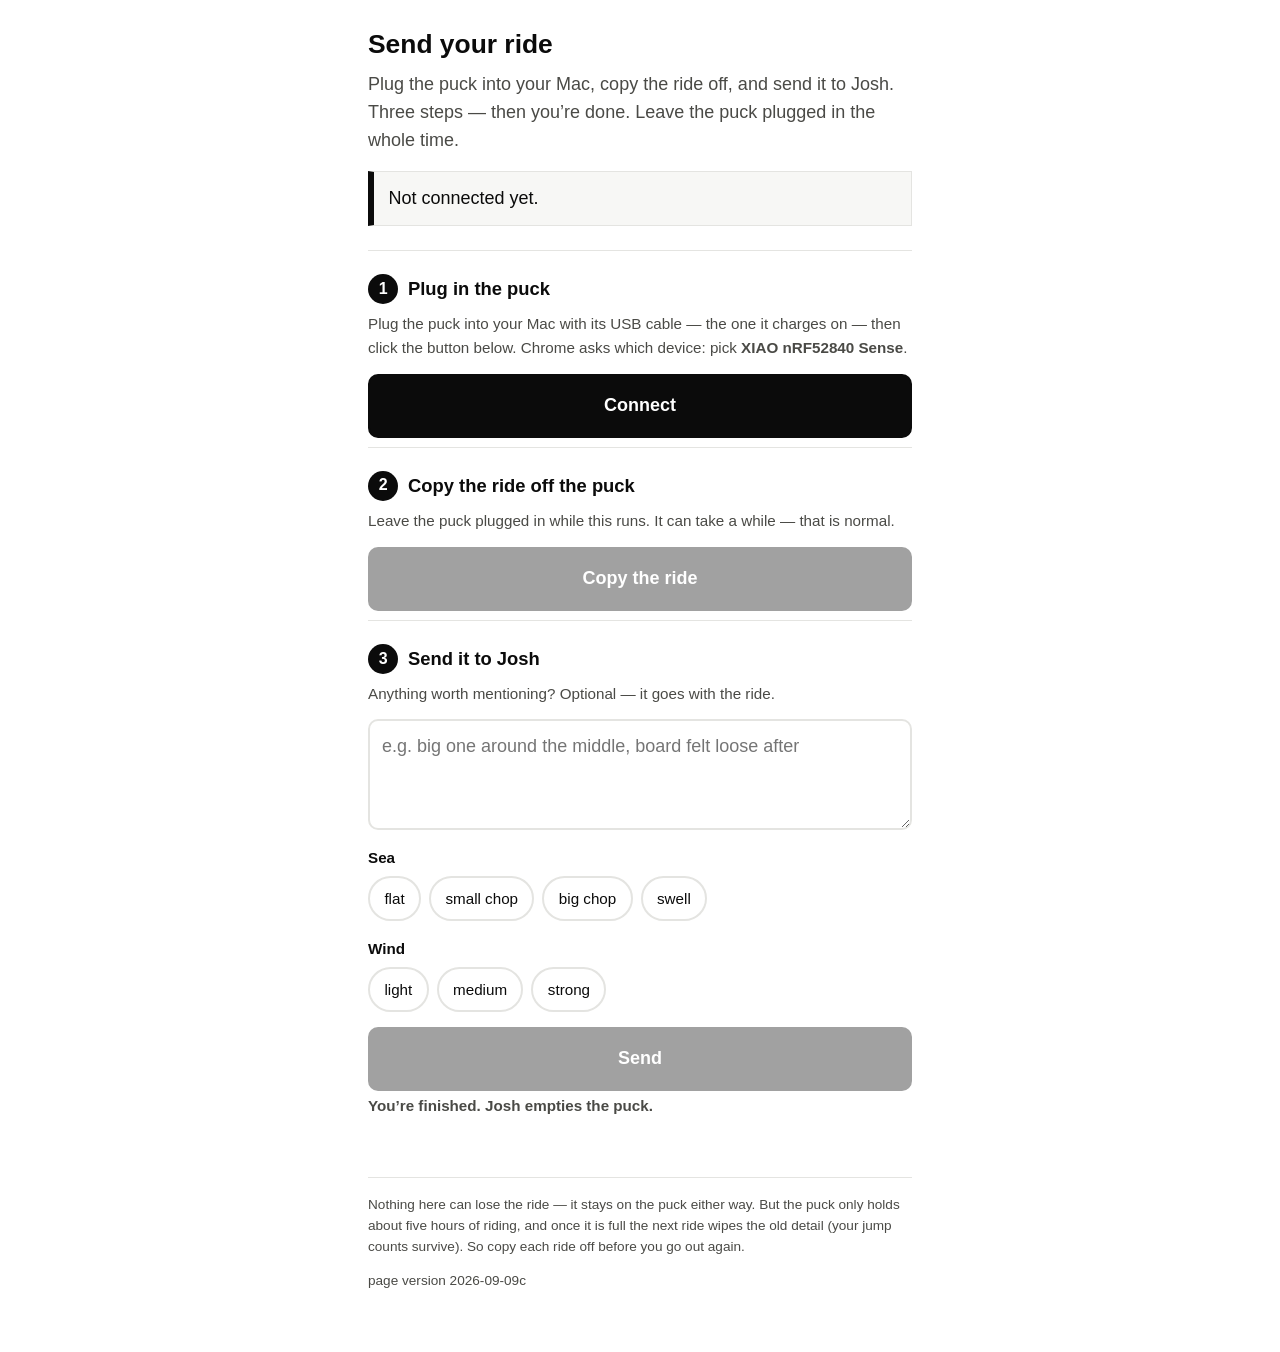
==== web/sync/index.html @ 6bccd451 "First real port: the serial assumptions, measured The Puck (JumpHeight-8673, src=15b2d468) went on t" ====
<!doctype html>
<html lang="en">
<head>
<meta charset="utf-8">
<meta name="viewport" content="width=device-width, initial-scale=1, viewport-fit=cover">
<title>Send your ride — JumpHeight</title>
<!--
  The rider's page. He has an older Intel MacBook and a phone — no repo, no
  toolchain, no bench (CONTRACT.md §0; DECISIONS #42, corrected 2026-09-07).
  Everything on screen is written for him: no MTU, no base64, no "NUS", no
  byte counts unless a byte count is the actual news.

  He uses ONE configuration — that Mac, Chrome, the USB cable — so the page
  shows ONE way in (sync.js init): the cable wherever there is a serial port,
  Bluetooth only where there isn't one. Both paths stay wired.

  Static files only — no build step, no CDN, no framework (CONTRACT.md §3). The
  markup is the whole skeleton; sync.js only ever fills in text nodes, never
  innerHTML, so a hostile or malformed device line can't become markup.

  data-testid hooks are contract (CONTRACT.md §3, test seam): btn-connect,
  btn-pull, btn-send, btn-clear, status, progress, puck-name, battery,
  result, note. Rename one and tools/tests/test_web_sync.py fails loudly.
-->
<link rel="stylesheet" href="sync.css">
</head>
<body>
<main class="wrap">

  <h1>Send your ride</h1>
  <!-- Worded for the Mac, which is the only shape Nick will ever see. sync.js
       init() rewrites this and the step-1 heading for the phone/Bluetooth
       shape, where "your Mac" and "plugged in" are both wrong. -->
  <p class="lede" id="lede">Plug the puck into your Mac, copy the ride off, and
     send it to Josh. Three steps — then you’re done. Leave the puck plugged in
     the whole time.</p>

  <p class="status" id="status" data-testid="status" role="status" aria-live="polite">Not connected yet.</p>

  <!-- 1 ------------------------------------------------------------------ -->
  <section class="step">
    <h2><span class="num">1</span> <span id="step1-title">Plug in the puck</span></h2>
    <!-- ONE way in per device. Both links stay wired, but only one is ever on
         screen: where the browser has a serial port (Chrome on his Mac) the
         cable is the only thing offered, and Bluetooth is hidden entirely.
         Chrome on a Mac reports BOTH transports, so the old "hide whichever
         this browser cannot make" rule showed two competing black Connect
         buttons and two hints — the confusion the owner read on 2026-09-09.
         Bluetooth appears only where there is no serial port at all: a phone.
         sync.js init() is where that choice is made. -->
    <!-- The picker string is MEASURED off the real board (2026-09-09, ioreg:
         USB Product Name "XIAO nRF52840 Sense", Vendor "Seeed"), not guessed.
         It never says "JumpHeight" — that is the BLE advertised name and has
         nothing to do with the USB descriptor; offering it as a thing to look
         for sent the rider hunting for a string that cannot appear. -->
    <p class="hint" id="usb-hint">Plug the puck into your Mac with its USB
       cable — the one it charges on — then click the button below. Chrome asks
       which device: pick <b>XIAO nRF52840 Sense</b>.</p>
    <!-- No "Newer Macs may ask to allow the accessory" parenthetical: that
         prompt is Apple-silicon only and Nick's MacBook is Intel (DECISIONS
         #42, corrected 2026-09-09), so it was advice about something he will
         never see. -->
    <button class="btn btn-primary" id="btn-connect-usb" data-testid="btn-connect-usb" type="button" hidden>Connect</button>
    <!-- No longer "Or, with the puck…": this hint is now shown ONLY when the
         cable hint above it is hidden, so there is nothing for the "Or" to
         refer to. -->
    <p class="hint" id="ble-hint">With the puck switched on and next to
       you, tap <b>Connect over Bluetooth</b> and pick the one whose name
       starts with <b>JumpHeight</b>.</p>
    <button class="btn btn-primary" id="btn-connect" data-testid="btn-connect" type="button" hidden>Connect over Bluetooth</button>
    <dl class="facts" id="facts" hidden>
      <div><dt>Puck</dt><dd id="puck-name" data-testid="puck-name">–</dd></div>
      <div><dt>Battery</dt><dd id="battery" data-testid="battery">–</dd></div>
      <div><dt>Jumps saved on it</dt><dd id="stored-jumps">–</dd></div>
      <!-- "Ride data waiting" (a byte count) and "Puck software" (a version
           and a build hash) were diagnostics, not news to a rider. The one
           condition they carried is the unmounted store, and that still
           reaches him twice: "Jumps saved on it" reads "unknown — not saving"
           (renderFacts) and the status line says NO REC in his own words
           (afterConnect). Cut 2026-09-09. -->
    </dl>
  </section>

  <!-- 2 ------------------------------------------------------------------ -->
  <section class="step">
    <h2><span class="num">2</span> Copy the ride off the puck</h2>
    <p class="hint" id="pull-hint">Leave the puck plugged in while this runs. It
       can take a while — that is normal.</p>
    <!-- No number on the cable path: the cable has never been timed on real
         hardware (docs/STATUS.md, "Still unmeasured: a real port"), and the
         20–30 minutes below is a BLUETOOTH estimate nobody has timed either.
         So it travels with the Bluetooth path and nowhere else — sync.js
         init() shows this line exactly where it shows #ble-hint. -->
    <p class="hint" id="ble-time-hint" hidden>Over Bluetooth, a puck that has
       been filling up over several rides can take <b>20–30 minutes</b> (an
       estimate — nobody has timed a real one yet). Keep the phone next to the
       puck with the screen on while it runs.</p>
    <!-- Shown only when the browser refused the Screen Wake Lock: on those
         browsers the screen sleeps, the link goes quiet and the pull dies on
         its 30 s timer, so "leave the phone alone" would be advice the page
         knows is wrong (sync.js afterConnect). -->
    <p class="warn" id="wake-hint" hidden>This browser won’t keep your screen
       awake — turn your screen timeout up, or tap the screen every so often
       while it copies.</p>
    <button class="btn btn-primary" id="btn-pull" data-testid="btn-pull" type="button" disabled>Copy the ride</button>
    <div class="progress" id="progress" data-testid="progress" hidden>
      <div class="bar"><div class="bar-fill" id="bar-fill"></div></div>
      <p class="progress-text" id="progress-text">Starting…</p>
      <!-- The two-central BLE problem (docs/watch.md), so Bluetooth only: a
           watch cannot slow a cable. updateProgress() already gates this on
           !isUsb(), which is the only place it is ever unhidden. -->
      <p class="warn" id="slow-hint" hidden>This is slow — is your watch in an
         activity right now? End it and try again.</p>
    </div>
  </section>

  <!-- 3 ------------------------------------------------------------------ -->
  <section class="step">
    <h2><span class="num">3</span> Send it to Josh</h2>
    <p class="hint">Anything worth mentioning? Optional — it goes with the
       ride.</p>
    <textarea id="note" data-testid="note" rows="3" placeholder="e.g. big one around the middle, board felt loose after"></textarea>

    <p class="chips-label" id="sea-label">Sea</p>
    <div class="chips" id="chips-sea" role="group" aria-labelledby="sea-label"></div>
    <p class="chips-label" id="wind-label">Wind</p>
    <div class="chips" id="chips-wind" role="group" aria-labelledby="wind-label"></div>

    <button class="btn btn-primary" id="btn-send" data-testid="btn-send" type="button" disabled>Send</button>
    <p class="hint" id="send-hint" hidden>Pick Messages, Mail, WhatsApp —
       whatever you'd normally use to send Josh a file.</p>
    <!-- The page's last word, and the whole of step 4 for this loan. sync.js
         (init) shows exactly one of this line and the section below it. -->
    <p class="hint" id="finish-hint"><b>You’re finished. Josh empties the
       puck.</b></p>
  </section>

  <!-- 4 ------------------------------------------------------------------ -->
  <!-- OFF for this loan, and hidden in the markup itself: sync.js unhides
       this whole section only when the URL carries ?allowclear=1 (ALLOW_CLEAR),
       which nobody but Josh ever types. The verified-AND-delivered gate
       underneath it is unchanged and still applies on top. The rider is asked
       never to empty the puck — Josh does that on the bench, where a short
       download can still be re-pulled off a puck that still holds the ride. -->
  <section class="step" id="step-clear" hidden>
    <h2><span class="num">4</span> Leave the puck alone</h2>
    <p class="hint" id="clear-hint"><b>Don’t empty the puck — Josh does that.</b>
       The button below switches on once the ride has been copied in full and
       handed off. Ignore it; you’re finished after step 3.</p>
    <button class="btn btn-danger" id="btn-clear" data-testid="btn-clear" type="button" hidden>Empty the puck</button>
  </section>

  <div class="result" id="result" data-testid="result"></div>

  <footer>
    <!-- "Don't empty the puck" is said ONCE, in #finish-hint. It used to be
         here as well ("it keeps a ride until it is emptied…") and in step 4;
         three sayings of one instruction is how a page stops being read. -->
    <p class="muted small">Nothing here can lose the ride — it stays on the
       puck either way. But the puck only holds about five hours of riding, and
       once it is full the next ride wipes the old detail (your jump counts
       survive). So copy each ride off before you go out again.</p>
    <p class="muted small" id="page-version"></p>
  </footer>

</main>
<script src="sync.js"></script>
</body>
</html>
---- web/sync/sync.css ----
/*
  Rider sync page — styles.

  Deliberately ONE theme, light and high contrast (CONTRACT.md §3): this page is
  read on a beach in daylight, on a borrowed browser, once. The archived app's
  auto/light/dark switch (git show archive/web-app:web/style.css) was right for
  a tool used every day and wrong here — a preference is one more thing that
  can be in the wrong state at the moment it matters.

  Contrast: text pairs kept at the archived app's WCAG-AAA values (ink #0b0b0b
  and muted #4a4a46 on white are 19:1 and 9.2:1), so they inherit a ratio that
  was computed, not eyeballed.

  Tap targets: every button is >= 56px tall and full width. He is doing this
  with wet, cold hands.
*/

:root {
  color-scheme: light;          /* never let a dark-mode phone repaint this */
  --bg: #ffffff;
  --text: #0b0b0b;
  --muted: #4a4a46;
  --hairline: #e4e4e1;
  --fill: #f7f7f5;
  --action: #0b0b0b;
  --action-ink: #ffffff;
  --danger: #9d1f1f;
  --ok: #135f2b;
  --warn: #6e4700;
  --focus: #0b57c0;
}

* { box-sizing: border-box; }

/* [hidden] must always win: an author display rule would otherwise quietly
   un-hide the clear button, which is the one control on this page that must
   never appear early. */
[hidden] { display: none !important; }

body {
  margin: 0;
  padding: 1.5rem 1rem 3rem;
  background: var(--bg);
  color: var(--text);
  font: 400 18px/1.55 -apple-system, BlinkMacSystemFont, "Segoe UI", Roboto,
        Helvetica, Arial, sans-serif;
  -webkit-text-size-adjust: 100%;
}

.wrap { max-width: 34rem; margin: 0 auto; }

h1 { font-size: 1.65rem; font-weight: 600; margin: 0 0 .4rem; }
h2 {
  font-size: 1.15rem; font-weight: 600; margin: 0 0 .5rem;
  display: flex; align-items: center; gap: .6rem;
}
.num {
  flex: none; width: 1.9rem; height: 1.9rem; border-radius: 50%;
  background: var(--action); color: var(--action-ink);
  display: inline-flex; align-items: center; justify-content: center;
  font-size: 1rem; font-weight: 700;
}

p { margin: 0 0 .8rem; }
.lede { color: var(--muted); }
.hint { color: var(--muted); font-size: .95rem; }
.muted { color: var(--muted); }
.small { font-size: .85rem; }
.warn { color: var(--warn); font-weight: 600; }

.status {
  border: 1px solid var(--hairline);
  border-left: 6px solid var(--action);
  background: var(--fill);
  padding: .8rem .9rem;
  margin: 1rem 0 1.5rem;
  white-space: pre-wrap;      /* multi-sentence failures keep their line breaks */
}
.status.is-ok   { border-left-color: var(--ok); }
.status.is-bad  { border-left-color: var(--danger); }
.status.is-busy { border-left-color: var(--warn); }

.step {
  border-top: 1px solid var(--hairline);
  padding: 1.4rem 0 .4rem;
}

.btn {
  display: block; width: 100%; min-height: 56px;
  margin: .9rem 0 .2rem; padding: 1rem 1.1rem;
  font: inherit; font-weight: 600; text-align: center;
  border: 2px solid var(--action); border-radius: 10px;
  background: var(--action); color: var(--action-ink);
  cursor: pointer;
}
.btn:focus-visible { outline: 3px solid var(--focus); outline-offset: 3px; }
.btn:disabled { opacity: .38; cursor: default; }
.btn-danger { background: var(--danger); border-color: var(--danger); }

.facts { margin: 1rem 0 0; padding: 0; border-top: 1px solid var(--hairline); }
.facts div {
  display: flex; justify-content: space-between; gap: 1rem;
  padding: .55rem 0; border-bottom: 1px solid var(--hairline);
}
.facts dt { color: var(--muted); }
.facts dd { margin: 0; font-weight: 600; text-align: right; }

.progress { margin: .8rem 0 0; }
.bar {
  height: 14px; border-radius: 7px; background: var(--fill);
  border: 1px solid var(--hairline); overflow: hidden;
}
.bar-fill { height: 100%; width: 0; background: var(--action); transition: width .2s linear; }
.progress-text { margin: .5rem 0 .3rem; font-variant-numeric: tabular-nums; }

textarea {
  display: block; width: 100%; padding: .75rem;
  font: inherit; color: var(--text); background: var(--bg);
  border: 2px solid var(--hairline); border-radius: 10px; resize: vertical;
}
textarea:focus-visible { outline: 3px solid var(--focus); outline-offset: 1px; }

.chips-label { margin: 1rem 0 .4rem; font-weight: 600; font-size: .95rem; }
.chips { display: flex; flex-wrap: wrap; gap: .5rem; }
.chip {
  min-height: 44px; padding: .55rem .9rem;
  font: inherit; font-size: .95rem;
  background: var(--bg); color: var(--text);
  border: 2px solid var(--hairline); border-radius: 999px; cursor: pointer;
}
.chip:focus-visible { outline: 3px solid var(--focus); outline-offset: 2px; }
/* Selected chips carry a word (the checkmark) as well as the fill — never
   colour alone. */
.chip[aria-pressed="true"] {
  background: var(--action); color: var(--action-ink); border-color: var(--action);
}

.result { margin: 1.5rem 0 0; }
.result ul { margin: .4rem 0 0; padding-left: 1.2rem; }
.result li { margin: .2rem 0; }
.result .head { font-weight: 600; }
.result .head.is-ok { color: var(--ok); }
.result .head.is-bad { color: var(--danger); }
/* The iOS save link (sync.js saveLink): a link he has to press and HOLD, so it
   needs a big, unmissable target rather than inline-link sizing. */
.result .save-link {
  display: inline-block; margin: .3rem 0; padding: .6rem .8rem;
  min-height: 44px; font-weight: 600; word-break: break-all;
  color: var(--text); background: var(--fill);
  border: 2px solid var(--action); border-radius: 10px;
}
.result .save-link:focus-visible { outline: 3px solid var(--focus); outline-offset: 3px; }

footer { margin-top: 2.5rem; border-top: 1px solid var(--hairline); padding-top: 1rem; }
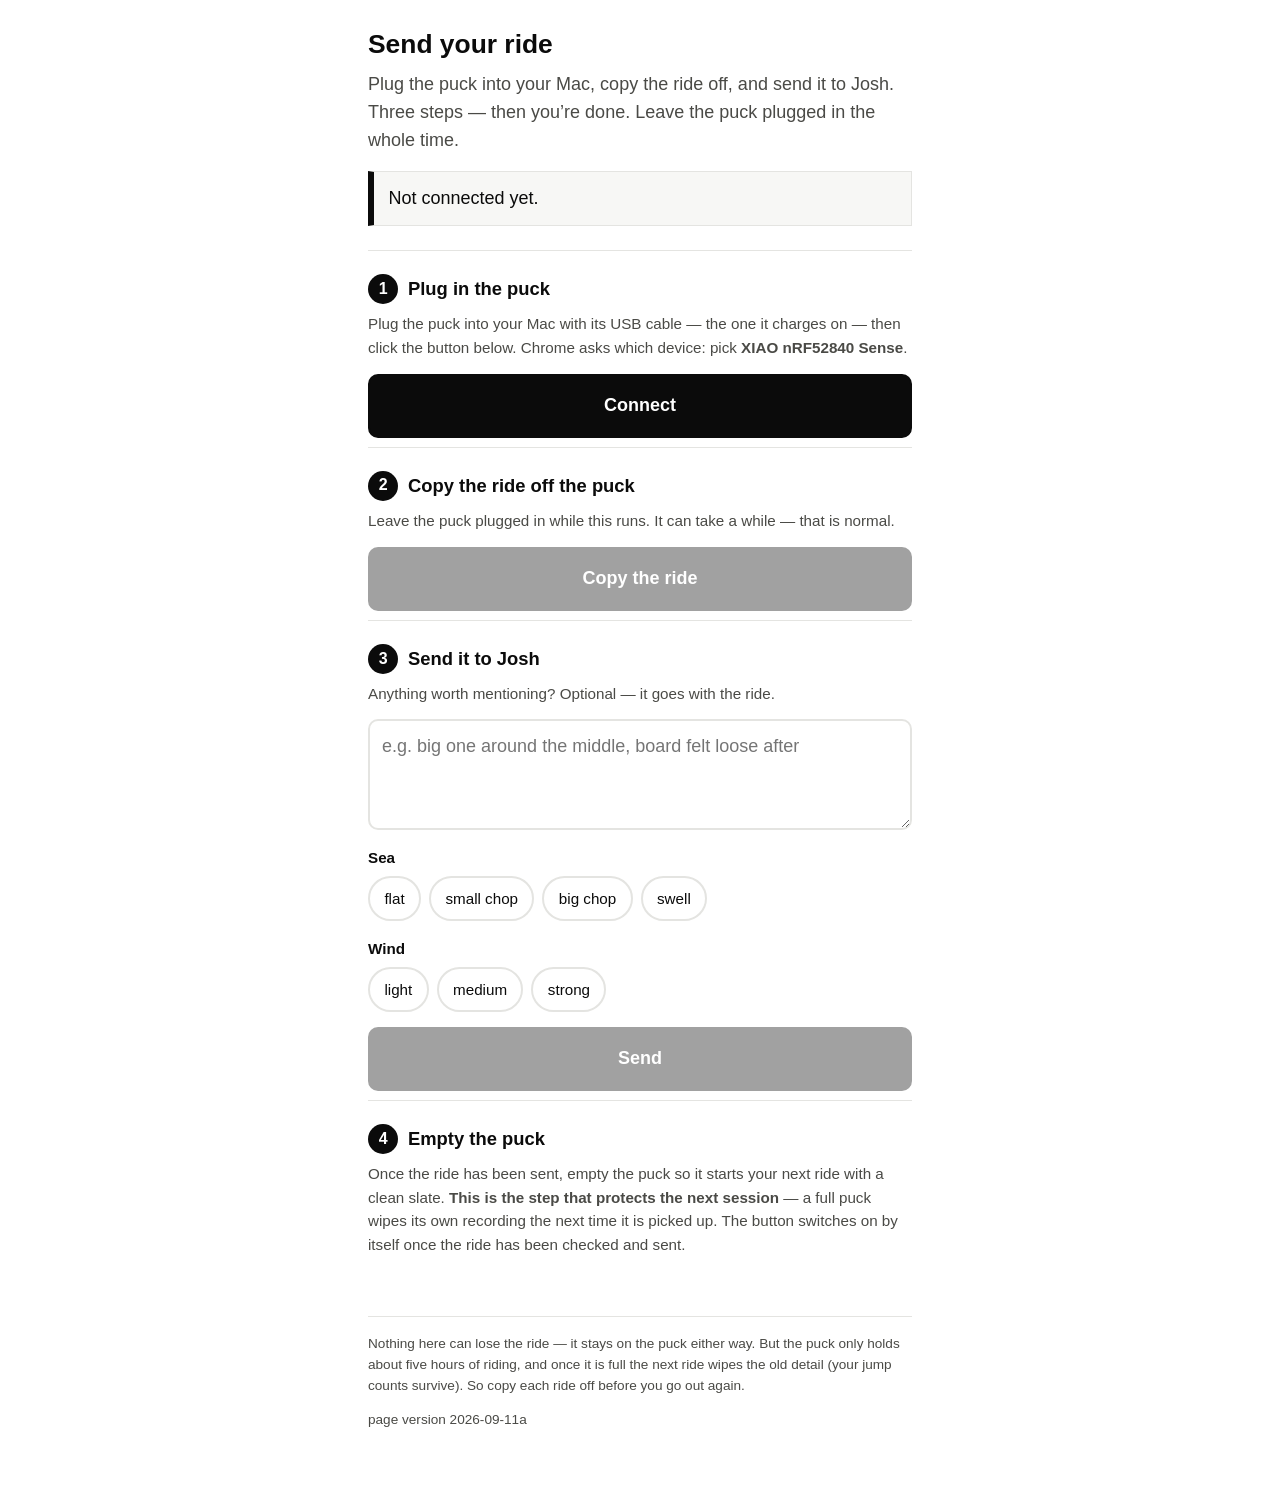
==== commit 3b512bca: "F-36: picking the puck up to sync it is what destroys the ride Nick's 1 h 54 m session of 2026-09-10" ====
--- a/web/sync/index.html
+++ b/web/sync/index.html
@@ -143,10 +143,8 @@
        never to empty the puck — Josh does that on the bench, where a short
        download can still be re-pulled off a puck that still holds the ride. -->
   <section class="step" id="step-clear" hidden>
-    <h2><span class="num">4</span> Leave the puck alone</h2>
-    <p class="hint" id="clear-hint"><b>Don’t empty the puck — Josh does that.</b>
-       The button below switches on once the ride has been copied in full and
-       handed off. Ignore it; you’re finished after step 3.</p>
+    <h2><span class="num">4</span> Empty the puck</h2>
+    <p class="hint" id="clear-hint">Once the ride has been sent, empty the puck so it starts your next ride with a clean slate. <b>This is the step that protects the next session</b> — a full puck wipes its own recording the next time it is picked up. The button switches on by itself once the ride has been checked and sent.</p>
     <button class="btn btn-danger" id="btn-clear" data-testid="btn-clear" type="button" hidden>Empty the puck</button>
   </section>
 
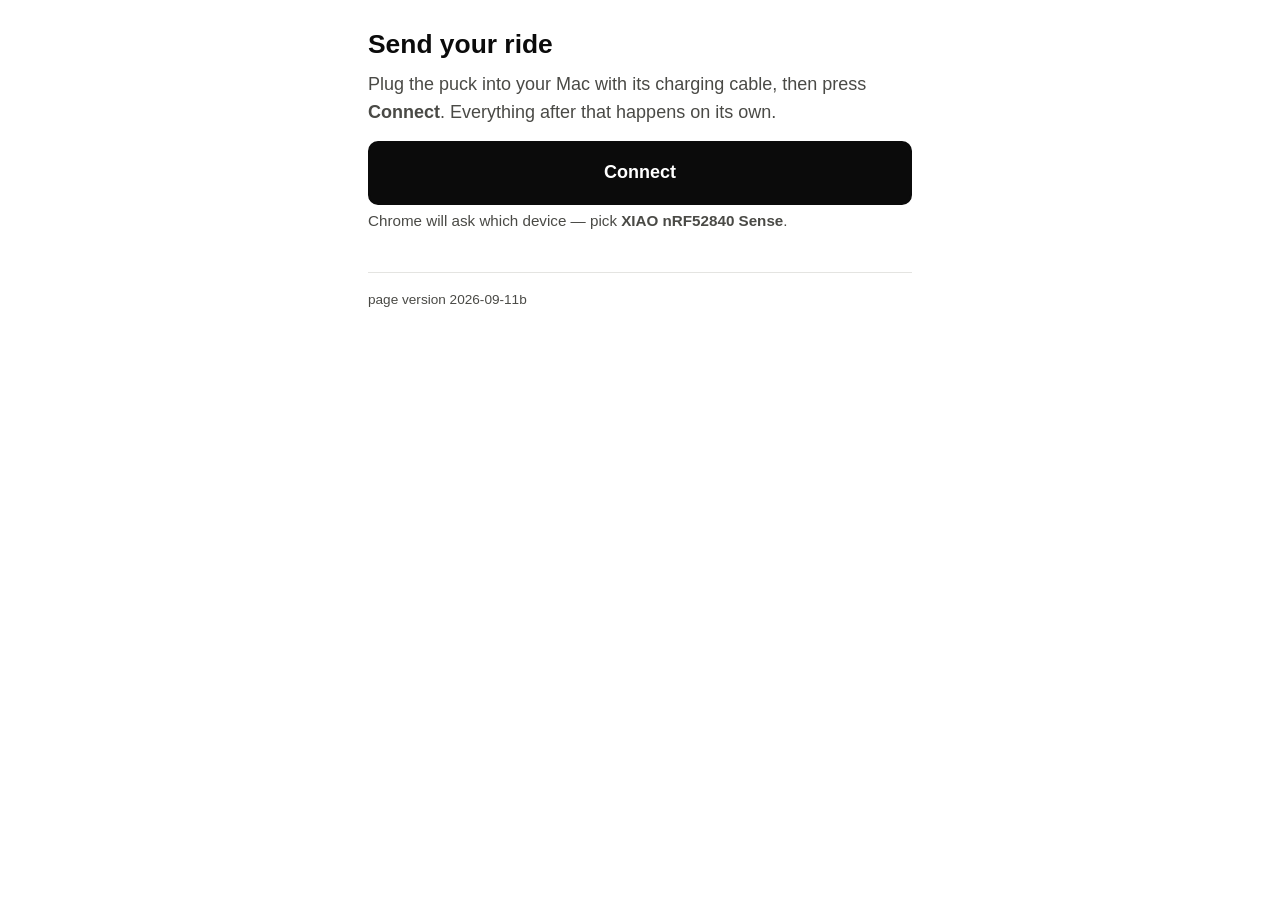
==== commit 1bfb0b8a: "Flashing from the page is proven on silicon, and traceraw finally ran The owner asked whether the pu" ====
--- a/web/sync/index.html
+++ b/web/sync/index.html
@@ -14,13 +14,31 @@
   shows ONE way in (sync.js init): the cable wherever there is a serial port,
   Bluetooth only where there isn't one. Both paths stay wired.
 
+  THE RULE THIS MARKUP IS ARRANGED AROUND (2026-09-11b). At any moment there
+  is exactly ONE button on screen. A button is either the thing to do, or it
+  is not there — nothing here is ever visible-and-greyed. There are no step
+  numbers, because the rider no longer performs the steps: he presses Connect,
+  and the page pulls the ride, packs it and saves it to his Downloads on its
+  own. The only other press is the destructive one, which must stay his.
+
+  That is TWO clicks, which is the floor the browser permits:
+  navigator.serial.requestPort() needs a user gesture, and emptying the puck
+  must never fire by itself.
+
+  MECHANICALLY: sync.js setEnabled() still computes every `.disabled` exactly
+  as it did — every gate (verified, delivered, the stats anchor, ALLOW_CLEAR)
+  is untouched — and setVisible() is a presentation layer that only ever HIDES
+  what was already computed. The verification behaviour of this page did not
+  move.
+
   Static files only — no build step, no CDN, no framework (CONTRACT.md §3). The
   markup is the whole skeleton; sync.js only ever fills in text nodes, never
   innerHTML, so a hostile or malformed device line can't become markup.
 
   data-testid hooks are contract (CONTRACT.md §3, test seam): btn-connect,
-  btn-pull, btn-send, btn-clear, status, progress, puck-name, battery,
-  result, note. Rename one and tools/tests/test_web_sync.py fails loudly.
+  btn-connect-usb, btn-pull, btn-send, btn-clear, status, progress, puck-name,
+  battery, result, note. Rename one and tools/tests/test_web_sync.py fails
+  loudly.
 -->
 <link rel="stylesheet" href="sync.css">
 </head>
@@ -28,73 +46,79 @@
 <main class="wrap">
 
   <h1>Send your ride</h1>
-  <!-- Worded for the Mac, which is the only shape Nick will ever see. sync.js
-       init() rewrites this and the step-1 heading for the phone/Bluetooth
-       shape, where "your Mac" and "plugged in" are both wrong. -->
-  <p class="lede" id="lede">Plug the puck into your Mac, copy the ride off, and
-     send it to Josh. Three steps — then you’re done. Leave the puck plugged in
-     the whole time.</p>
-
-  <p class="status" id="status" data-testid="status" role="status" aria-live="polite">Not connected yet.</p>
-
-  <!-- 1 ------------------------------------------------------------------ -->
-  <section class="step">
-    <h2><span class="num">1</span> <span id="step1-title">Plug in the puck</span></h2>
-    <!-- ONE way in per device. Both links stay wired, but only one is ever on
-         screen: where the browser has a serial port (Chrome on his Mac) the
-         cable is the only thing offered, and Bluetooth is hidden entirely.
-         Chrome on a Mac reports BOTH transports, so the old "hide whichever
-         this browser cannot make" rule showed two competing black Connect
-         buttons and two hints — the confusion the owner read on 2026-09-09.
-         Bluetooth appears only where there is no serial port at all: a phone.
-         sync.js init() is where that choice is made. -->
-    <!-- The picker string is MEASURED off the real board (2026-09-09, ioreg:
-         USB Product Name "XIAO nRF52840 Sense", Vendor "Seeed"), not guessed.
-         It never says "JumpHeight" — that is the BLE advertised name and has
-         nothing to do with the USB descriptor; offering it as a thing to look
-         for sent the rider hunting for a string that cannot appear. -->
-    <p class="hint" id="usb-hint">Plug the puck into your Mac with its USB
-       cable — the one it charges on — then click the button below. Chrome asks
-       which device: pick <b>XIAO nRF52840 Sense</b>.</p>
-    <!-- No "Newer Macs may ask to allow the accessory" parenthetical: that
-         prompt is Apple-silicon only and Nick's MacBook is Intel (DECISIONS
-         #42, corrected 2026-09-09), so it was advice about something he will
-         never see. -->
-    <button class="btn btn-primary" id="btn-connect-usb" data-testid="btn-connect-usb" type="button" hidden>Connect</button>
-    <!-- No longer "Or, with the puck…": this hint is now shown ONLY when the
-         cable hint above it is hidden, so there is nothing for the "Or" to
-         refer to. -->
-    <p class="hint" id="ble-hint">With the puck switched on and next to
-       you, tap <b>Connect over Bluetooth</b> and pick the one whose name
-       starts with <b>JumpHeight</b>.</p>
-    <button class="btn btn-primary" id="btn-connect" data-testid="btn-connect" type="button" hidden>Connect over Bluetooth</button>
-    <dl class="facts" id="facts" hidden>
-      <div><dt>Puck</dt><dd id="puck-name" data-testid="puck-name">–</dd></div>
-      <div><dt>Battery</dt><dd id="battery" data-testid="battery">–</dd></div>
-      <div><dt>Jumps saved on it</dt><dd id="stored-jumps">–</dd></div>
-      <!-- "Ride data waiting" (a byte count) and "Puck software" (a version
-           and a build hash) were diagnostics, not news to a rider. The one
-           condition they carried is the unmounted store, and that still
-           reaches him twice: "Jumps saved on it" reads "unknown — not saving"
-           (renderFacts) and the status line says NO REC in his own words
-           (afterConnect). Cut 2026-09-09. -->
-    </dl>
-  </section>
-
-  <!-- 2 ------------------------------------------------------------------ -->
-  <section class="step">
-    <h2><span class="num">2</span> Copy the ride off the puck</h2>
-    <p class="hint" id="pull-hint">Leave the puck plugged in while this runs. It
-       can take a while — that is normal.</p>
-    <!-- No number on the cable path: the cable has never been timed on real
-         hardware (docs/STATUS.md, "Still unmeasured: a real port"), and the
-         20–30 minutes below is a BLUETOOTH estimate nobody has timed either.
-         So it travels with the Bluetooth path and nowhere else — sync.js
-         init() shows this line exactly where it shows #ble-hint. -->
-    <p class="hint" id="ble-time-hint" hidden>Over Bluetooth, a puck that has
-       been filling up over several rides can take <b>20–30 minutes</b> (an
-       estimate — nobody has timed a real one yet). Keep the phone next to the
-       puck with the screen on while it runs.</p>
+
+  <!-- SCREEN A. Worded for the Mac, which is the only shape Nick will ever
+       see; sync.js init() rewrites it for the phone/Bluetooth shape, where
+       "your Mac" and "plugged in" are both wrong. It goes away the moment the
+       link is up — there is nothing left to connect. -->
+  <p class="lede" id="lede">Plug the puck into your Mac with its charging
+     cable, then press <b>Connect</b>. Everything after that happens on its
+     own.</p>
+
+  <!-- Starts EMPTY and hidden. It used to say "Not connected yet." — a box
+       whose only content is the absence of news, which is how a rider learns
+       to stop reading the status box. The element itself stays in the DOM: it
+       is a CONTRACT.md §3.3 test seam hook. -->
+  <p class="status" id="status" data-testid="status" role="status" aria-live="polite" hidden></p>
+
+  <!-- ONE way in per device. Both links stay wired, but only one is ever on
+       screen: where the browser has a serial port (Chrome on his Mac) the
+       cable is the only thing offered, and Bluetooth is hidden entirely.
+       Chrome on a Mac reports BOTH transports, so the old "hide whichever
+       this browser cannot make" rule showed two competing black Connect
+       buttons and two hints — the confusion the owner read on 2026-09-09.
+       Bluetooth appears only where there is no serial port at all: a phone.
+       sync.js init() is where that choice is made. -->
+  <button class="btn btn-primary" id="btn-connect-usb" data-testid="btn-connect-usb" type="button" hidden>Connect</button>
+  <!-- The picker string is MEASURED off the real board (2026-09-09, ioreg:
+       USB Product Name "XIAO nRF52840 Sense", Vendor "Seeed"), not guessed.
+       It never says "JumpHeight" — that is the BLE advertised name and has
+       nothing to do with the USB descriptor; offering it as a thing to look
+       for sent the rider hunting for a string that cannot appear. Under the
+       button, because it describes what happens after the press. -->
+  <p class="hint" id="usb-hint" hidden>Chrome will ask which device — pick
+     <b>XIAO nRF52840 Sense</b>.</p>
+
+  <button class="btn btn-primary" id="btn-connect" data-testid="btn-connect" type="button" hidden>Connect over Bluetooth</button>
+  <p class="hint" id="ble-hint" hidden>Pick the one whose name starts with
+     <b>JumpHeight</b>.</p>
+  <!-- No number on the cable path: the cable has never been timed on real
+       hardware (docs/STATUS.md, "Still unmeasured: a real port"), and the
+       20–30 minutes below is a BLUETOOTH estimate nobody has timed either. So
+       it travels with the Bluetooth path and nowhere else, and it belongs on
+       the first screen — it is a reason to sit down before starting. -->
+  <p class="hint" id="ble-time-hint" hidden>Over Bluetooth, a puck that has
+     been filling up over several rides can take <b>20–30 minutes</b> (an
+     estimate — nobody has timed a real one yet). Keep the phone next to the
+     puck with the screen on while it runs.</p>
+
+  <!-- SCREEN B. One caption line, not a table: "Ride data waiting" (a byte
+       count) and "Puck software" (a version and a build hash) were
+       diagnostics rather than news and were cut 2026-09-09; the four-row
+       facts table that carried the rest was cut 2026-09-11b for the same
+       reason. The three ids below are CONTRACT.md §3.3 hooks and survive as
+       spans — renderFacts() needed no logic change, only a different
+       container. The one CONDITION they carry is the unmounted store, and
+       that still reaches him twice: "unknown — not saving" here, and NO REC
+       in his own words in the status line. -->
+  <p class="facts" id="facts" hidden><span id="puck-name" data-testid="puck-name">–</span><span class="sep"> · </span><span id="battery" data-testid="battery">–</span><span class="sep"> · </span><span id="stored-jumps">–</span></p>
+
+  <div class="progress" id="progress" data-testid="progress" hidden>
+    <div class="bar-row">
+      <div class="bar"><div class="bar-fill" id="bar-fill"></div></div>
+      <span class="bar-pct" id="bar-pct"></span>
+    </div>
+    <!-- The elapsed clock in here is load-bearing, not decoration: a
+         percentage can sit still for a minute on a slow link and look dead,
+         and a ticking clock cannot look dead without being obviously dead.
+         Measured in-session (updateProgress), never estimated. -->
+    <p class="progress-text" id="progress-text">Starting…</p>
+    <!-- Rewritten per transport by doPull(): over the cable there is no phone
+         in the loop at all, and "keep the phone next to the puck" sent him
+         looking for a link that does not exist. -->
+    <p class="hint" id="pull-hint">Leave the puck plugged in. You don’t have to
+       do anything — this page saves the ride to your Downloads by itself when
+       it’s done.</p>
     <!-- Shown only when the browser refused the Screen Wake Lock: on those
          browsers the screen sleeps, the link goes quiet and the pull dies on
          its 30 s timer, so "leave the phone alone" would be advice the page
@@ -102,62 +126,77 @@
     <p class="warn" id="wake-hint" hidden>This browser won’t keep your screen
        awake — turn your screen timeout up, or tap the screen every so often
        while it copies.</p>
-    <button class="btn btn-primary" id="btn-pull" data-testid="btn-pull" type="button" disabled>Copy the ride</button>
-    <div class="progress" id="progress" data-testid="progress" hidden>
-      <div class="bar"><div class="bar-fill" id="bar-fill"></div></div>
-      <p class="progress-text" id="progress-text">Starting…</p>
-      <!-- The two-central BLE problem (docs/watch.md), so Bluetooth only: a
-           watch cannot slow a cable. updateProgress() already gates this on
-           !isUsb(), which is the only place it is ever unhidden. -->
-      <p class="warn" id="slow-hint" hidden>This is slow — is your watch in an
-         activity right now? End it and try again.</p>
-    </div>
-  </section>
-
-  <!-- 3 ------------------------------------------------------------------ -->
-  <section class="step">
-    <h2><span class="num">3</span> Send it to Josh</h2>
-    <p class="hint">Anything worth mentioning? Optional — it goes with the
-       ride.</p>
-    <textarea id="note" data-testid="note" rows="3" placeholder="e.g. big one around the middle, board felt loose after"></textarea>
+    <!-- The two-central BLE problem (docs/watch.md), so Bluetooth only: a
+         watch cannot slow a cable. updateProgress() already gates this on
+         !isUsb(), which is the only place it is ever unhidden. -->
+    <p class="warn" id="slow-hint" hidden>This is slow — is your watch in an
+       activity right now? End it and try again.</p>
+  </div>
+
+  <!-- THE NOTE LIVES HERE, on the screen where he is doing nothing for
+       minutes, and it stays editable afterwards. It is never between him and
+       finishing: buildBundle() reads this box live through notesText(), so
+       whatever is in it at the moment the copy ends is what ships. -->
+  <section class="notes" id="note-block" hidden>
+    <p class="hint" id="note-label">Anything worth mentioning?
+       <span class="muted">Optional — you’ve got a few minutes.</span></p>
+    <textarea id="note" data-testid="note" rows="3" placeholder="e.g. 15-20 knots SW, gusting 26, attempted pump foil runs"></textarea>
 
     <p class="chips-label" id="sea-label">Sea</p>
     <div class="chips" id="chips-sea" role="group" aria-labelledby="sea-label"></div>
     <p class="chips-label" id="wind-label">Wind</p>
     <div class="chips" id="chips-wind" role="group" aria-labelledby="wind-label"></div>
-
-    <button class="btn btn-primary" id="btn-send" data-testid="btn-send" type="button" disabled>Send</button>
-    <p class="hint" id="send-hint" hidden>Pick Messages, Mail, WhatsApp —
-       whatever you'd normally use to send Josh a file.</p>
-    <!-- The page's last word, and the whole of step 4 for this loan. sync.js
-         (init) shows exactly one of this line and the section below it. -->
-    <p class="hint" id="finish-hint"><b>You’re finished. Josh empties the
-       puck.</b></p>
   </section>
 
-  <!-- 4 ------------------------------------------------------------------ -->
-  <!-- OFF for this loan, and hidden in the markup itself: sync.js unhides
-       this whole section only when the URL carries ?allowclear=1 (ALLOW_CLEAR),
-       which nobody but Josh ever types. The verified-AND-delivered gate
-       underneath it is unchanged and still applies on top. The rider is asked
-       never to empty the puck — Josh does that on the bench, where a short
-       download can still be re-pulled off a puck that still holds the ride. -->
+  <!-- The receipt, and it must come BEFORE the erase: the Empty button's
+       own sentence tells him to look for the saved file, so the line that
+       names it cannot be underneath the button. On a failure screen this is
+       where the reasons land, above the Try again button for the same
+       reason — say what happened, then offer the one thing to do. -->
+  <div class="result" id="result" data-testid="result"></div>
+
+  <!-- The retry. This is the same #btn-pull the page has always had, with the
+       same gate on it (setEnabled) — it is simply only ON SCREEN where trying
+       again is the thing to do: a copy that stopped part-way, or one that
+       arrived and did not check out. Its label is "Try again" because by then
+       "Copy the ride" would be describing something the page already did. -->
+  <button class="btn btn-primary" id="btn-pull" data-testid="btn-pull" type="button" disabled hidden>Try again</button>
+
+  <!-- Save/Send. On a Mac this never appears: the page saves the ride by
+       itself. It exists for the three cases where a press is genuinely
+       needed — a phone (navigator.share() requires transient activation), a
+       note typed AFTER the save already fired, and a re-save once the puck
+       has been emptied and this machine holds the only copy. sync.js
+       setVisible() writes the label for the case. -->
+  <button class="btn btn-primary" id="btn-send" data-testid="btn-send" type="button" disabled hidden>Send</button>
+  <p class="hint" id="send-hint" hidden>If you end up with two files in your
+     Downloads, send the newer one.</p>
+
+  <!-- The destructive press, and the only other one on this page. The gate
+       underneath it is unchanged (verified AND delivered, CONTRACT.md §3 step
+       4; ALLOW_CLEAR lifts delivered for Josh) — this section is simply not
+       in the markup's flow until that gate opens, so there is no heading to
+       read and no greyed button to wonder about.
+
+       #clear-hint's sentence NAMES THE SAVED FILE, written by setVisible().
+       That is deliberate: downloadBlob() returns true unconditionally, so
+       `delivered` means "handed to the browser's downloader", not "a file
+       exists". Making him look for the filename before he erases anything
+       puts a human confirmation at the one point where being wrong is
+       expensive. -->
   <section class="step" id="step-clear" hidden>
-    <h2><span class="num">4</span> Empty the puck</h2>
-    <p class="hint" id="clear-hint">Once the ride has been sent, empty the puck so it starts your next ride with a clean slate. <b>This is the step that protects the next session</b> — a full puck wipes its own recording the next time it is picked up. The button switches on by itself once the ride has been checked and sent.</p>
+    <p class="hint" id="clear-hint">One last thing — this is the bit that
+       protects your next ride.</p>
     <button class="btn btn-danger" id="btn-clear" data-testid="btn-clear" type="button" hidden>Empty the puck</button>
   </section>
 
-  <div class="result" id="result" data-testid="result"></div>
-
   <footer>
-    <!-- "Don't empty the puck" is said ONCE, in #finish-hint. It used to be
-         here as well ("it keeps a ride until it is emptied…") and in step 4;
-         three sayings of one instruction is how a page stops being read. -->
-    <p class="muted small">Nothing here can lose the ride — it stays on the
-       puck either way. But the puck only holds about five hours of riding, and
-       once it is full the next ride wipes the old detail (your jump counts
-       survive). So copy each ride off before you go out again.</p>
+    <!-- The reassurance that used to sit here — "Nothing here can lose the
+         ride — it stays on the puck either way" — was cut 2026-09-11: it is
+         contradicted by a measurement in this repo (sync.js:107-116; the
+         firmware's own auto-clear wiped 1 h 54 m of trace the moment the puck
+         was picked up to be synced). page_version stays, because it travels
+         into manifest.json and is how Josh knows which build made a bundle. -->
     <p class="muted small" id="page-version"></p>
   </footer>
 
--- a/web/sync/sync.css
+++ b/web/sync/sync.css
@@ -50,16 +50,10 @@
 .wrap { max-width: 34rem; margin: 0 auto; }
 
 h1 { font-size: 1.65rem; font-weight: 600; margin: 0 0 .4rem; }
-h2 {
-  font-size: 1.15rem; font-weight: 600; margin: 0 0 .5rem;
-  display: flex; align-items: center; gap: .6rem;
-}
-.num {
-  flex: none; width: 1.9rem; height: 1.9rem; border-radius: 50%;
-  background: var(--action); color: var(--action-ink);
-  display: inline-flex; align-items: center; justify-content: center;
-  font-size: 1rem; font-weight: 700;
-}
+/* The numbered step headings (.num) went with the numbered steps on
+   2026-09-11b: the page performs those steps now, and a numbered list of
+   things that happen by themselves is a list of things the rider will wonder
+   whether he is supposed to do. */
 
 p { margin: 0 0 .8rem; }
 .lede { color: var(--muted); }
@@ -85,6 +79,8 @@
   padding: 1.4rem 0 .4rem;
 }
 
+.notes { margin: 1.4rem 0 .4rem; }
+
 .btn {
   display: block; width: 100%; min-height: 56px;
   margin: .9rem 0 .2rem; padding: 1rem 1.1rem;
@@ -97,20 +93,22 @@
 .btn:disabled { opacity: .38; cursor: default; }
 .btn-danger { background: var(--danger); border-color: var(--danger); }
 
-.facts { margin: 1rem 0 0; padding: 0; border-top: 1px solid var(--hairline); }
-.facts div {
-  display: flex; justify-content: space-between; gap: 1rem;
-  padding: .55rem 0; border-bottom: 1px solid var(--hairline);
-}
-.facts dt { color: var(--muted); }
-.facts dd { margin: 0; font-weight: 600; text-align: right; }
+/* One caption line, not a four-row table: puck · battery · jumps saved. */
+.facts { color: var(--muted); font-size: .95rem; margin: 0 0 .9rem; }
+.facts .sep { opacity: .55; }
 
-.progress { margin: .8rem 0 0; }
+.progress { margin: .8rem 0 1.2rem; }
+.bar-row { display: flex; align-items: center; gap: .7rem; }
 .bar {
+  flex: 1 1 auto;
   height: 14px; border-radius: 7px; background: var(--fill);
   border: 1px solid var(--hairline); overflow: hidden;
 }
 .bar-fill { height: 100%; width: 0; background: var(--action); transition: width .2s linear; }
+.bar-pct {
+  flex: none; min-width: 3.2rem; text-align: right;
+  font-weight: 600; font-variant-numeric: tabular-nums;
+}
 .progress-text { margin: .5rem 0 .3rem; font-variant-numeric: tabular-nums; }
 
 textarea {
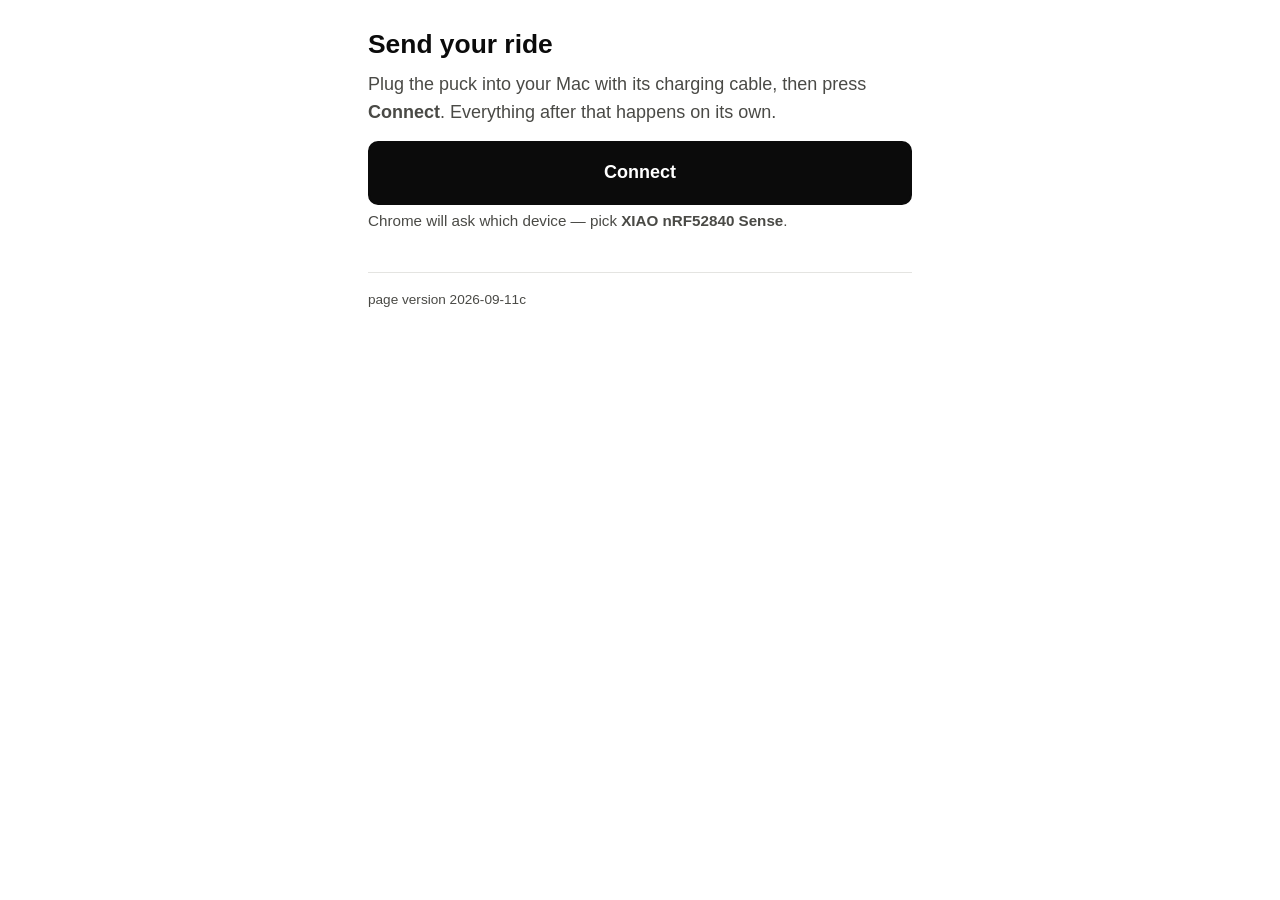
==== commit b4f6a50e: "The rider page: one button at a time, and the save stays a press The owner read the page and said he" ====
--- a/web/sync/index.html
+++ b/web/sync/index.html
@@ -15,15 +15,24 @@
   Bluetooth only where there isn't one. Both paths stay wired.
 
   THE RULE THIS MARKUP IS ARRANGED AROUND (2026-09-11b). At any moment there
-  is exactly ONE button on screen. A button is either the thing to do, or it
-  is not there — nothing here is ever visible-and-greyed. There are no step
-  numbers, because the rider no longer performs the steps: he presses Connect,
-  and the page pulls the ride, packs it and saves it to his Downloads on its
-  own. The only other press is the destructive one, which must stay his.
-
-  That is TWO clicks, which is the floor the browser permits:
-  navigator.serial.requestPort() needs a user gesture, and emptying the puck
-  must never fire by itself.
+  is exactly ONE button on screen — with one stated exception below. A button
+  is either the thing to do, or it is not there — nothing here is ever
+  visible-and-greyed. There are no step numbers, because the rider no longer
+  performs the steps: he presses Connect, and the page pulls the ride, packs
+  it and has the zip ready. The presses that remain are the ones a browser or
+  a rider must make: Save, and the destructive one.
+
+  THREE clicks on a Mac (2026-09-11c): Connect -> Save -> Empty the puck.
+  navigator.serial.requestPort() needs a user gesture; emptying the puck must
+  never fire by itself; and the save is a press because downloadBlob() returns
+  true whether or not Chrome wrote anything, so a gesture-free save that
+  Chrome quietly declined would leave this page reading "Saved to your
+  Downloads" over a ride that never left the machine, with the erase button
+  live (sync.js autoChain, doSend).
+
+  THE ONE EXCEPTION to the one-button rule: a copy that ARRIVED but did not
+  check out. Two different things are then worth doing — save the evidence for
+  Josh, and try the copy again — so "Try again" and "Send" are both on screen.
 
   MECHANICALLY: sync.js setEnabled() still computes every `.disabled` exactly
   as it did — every gate (verified, delivered, the stats anchor, ALLOW_CLEAR)
@@ -117,8 +126,8 @@
          in the loop at all, and "keep the phone next to the puck" sent him
          looking for a link that does not exist. -->
     <p class="hint" id="pull-hint">Leave the puck plugged in. You don’t have to
-       do anything — this page saves the ride to your Downloads by itself when
-       it’s done.</p>
+       do anything while this runs — when it’s finished the page will ask you
+       to save the ride.</p>
     <!-- Shown only when the browser refused the Screen Wake Lock: on those
          browsers the screen sleeps, the link goes quiet and the pull dies on
          its 30 s timer, so "leave the phone alone" would be advice the page
@@ -162,10 +171,11 @@
        "Copy the ride" would be describing something the page already did. -->
   <button class="btn btn-primary" id="btn-pull" data-testid="btn-pull" type="button" disabled hidden>Try again</button>
 
-  <!-- Save/Send. On a Mac this never appears: the page saves the ride by
-       itself. It exists for the three cases where a press is genuinely
-       needed — a phone (navigator.share() requires transient activation), a
-       note typed AFTER the save already fired, and a re-save once the puck
+  <!-- Save/Send. THE THIRD PRESS, and on a Mac it is the normal one: the
+       chain builds the bundle and stops there, because downloadBlob() cannot
+       tell the page whether Chrome actually wrote the file (2026-09-11c). It
+       also covers a phone (navigator.share() requires transient activation),
+       a note typed AFTER the save already fired, and a re-save once the puck
        has been emptied and this machine holds the only copy. sync.js
        setVisible() writes the label for the case. -->
   <button class="btn btn-primary" id="btn-send" data-testid="btn-send" type="button" disabled hidden>Send</button>
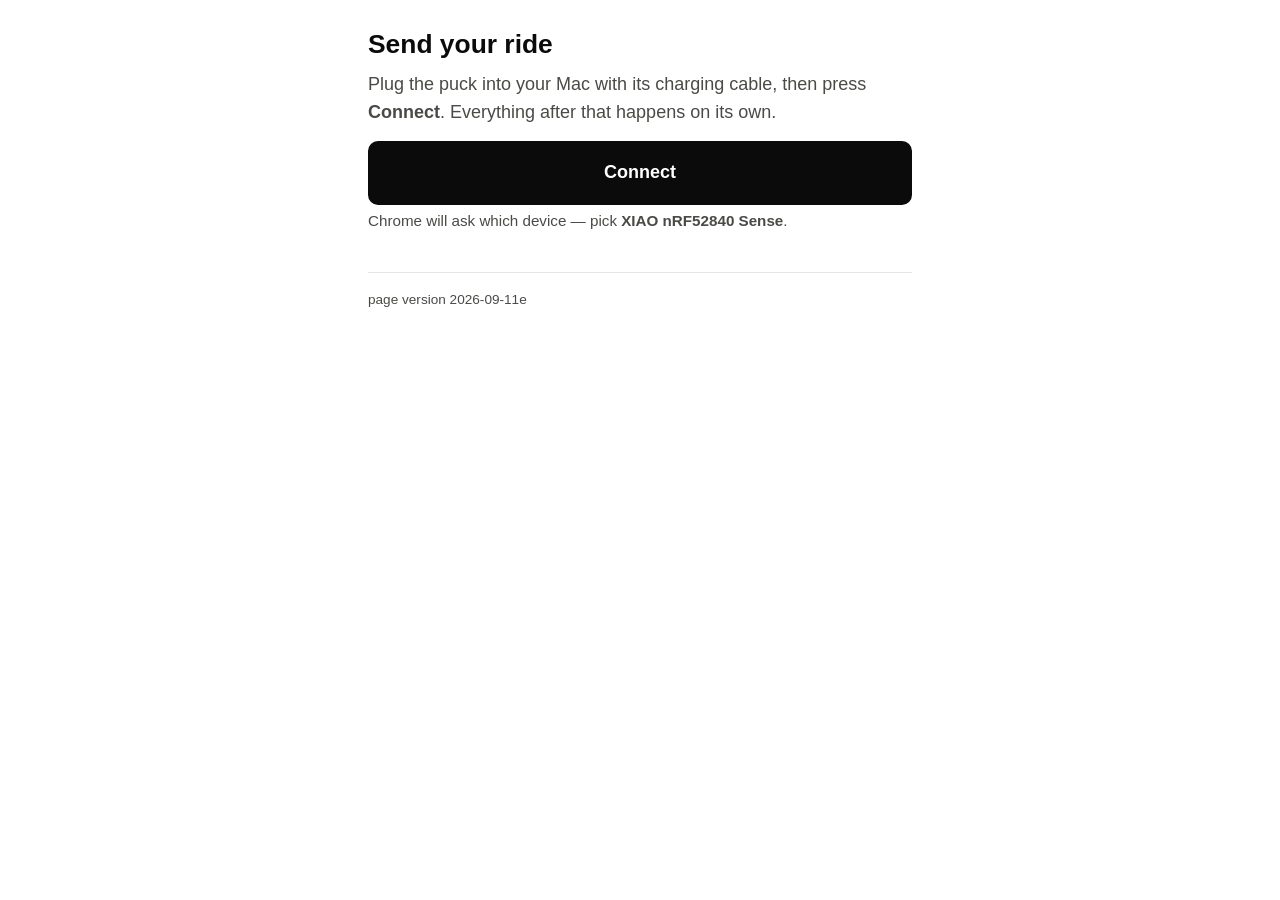
==== commit 233b4e6b: "The rider can update the puck from the page — reconstructed after a session drop The session that bu" ====
--- a/web/sync/index.html
+++ b/web/sync/index.html
@@ -45,9 +45,9 @@
   innerHTML, so a hostile or malformed device line can't become markup.
 
   data-testid hooks are contract (CONTRACT.md §3, test seam): btn-connect,
-  btn-connect-usb, btn-pull, btn-send, btn-clear, status, progress, puck-name,
-  battery, result, note. Rename one and tools/tests/test_web_sync.py fails
-  loudly.
+  btn-connect-usb, btn-pull, btn-send, btn-clear, btn-update, status, progress,
+  puck-name, battery, result, update-result, note. Rename one and
+  tools/tests/test_web_sync.py fails loudly.
 -->
 <link rel="stylesheet" href="sync.css">
 </head>
@@ -200,6 +200,42 @@
     <button class="btn btn-danger" id="btn-clear" data-testid="btn-clear" type="button" hidden>Empty the puck</button>
   </section>
 
+  <!-- THE PUCK'S OWN SOFTWARE (2026-09-11d), and the three rules it obeys.
+       Everything here is off the end of the ride flow on purpose: this is
+       maintenance, not the page's job.
+
+       1. IT IS NEVER REACHABLE WHILE A RIDE IS AT RISK. A UF2 write replaces
+          the app; whether the trace region survives one has never been
+          measured, and the page must not find out at the rider's expense. So
+          the section is not in the flow at all until the puck holds nothing
+          unsaved — the ride sent AND the puck emptied (S.cleared), or a puck
+          that was already empty when he connected (sync.js
+          puckHoldsNothingUnsaved). An unsent ride on the puck hides the whole
+          thing: no heading, no button, nothing to wonder about.
+       2. IT IS NEVER OFFERED WHEN IT IS NOT NEEDED. The puck's build comes
+          off INFO's src= (sync.js classify -> S.infoKV) and the shipped one
+          off ../firmware/latest.json. Equal means #update-note says so and
+          there is no button.
+       3. CABLE ONLY. Chrome has no browser DFU over Bluetooth (Nordic legacy
+          DFU is on the Web Bluetooth blocklist), and the flash IS a file
+          dragged onto a USB drive — there is nothing for a phone to do here.
+
+       THE SECOND STATED EXCEPTION to the one-button rule (the first is a copy
+       that arrived and did not check out). On the emptied-puck screen "Save
+       the ride again" may still be standing, and "Update the puck" joins it.
+       They are never the same press and never about the same thing — one is
+       the RIDE, one is the PUCK — and the alternative was hiding a re-save
+       that is by then the rider's only remaining copy. WHILE a flash is
+       actually in flight every other button leaves the screen (sync.js
+       setVisible, `flashing`): between the press and the outcome there is
+       exactly one thing to do and it is a drag. They come back the moment the
+       update has an answer, for the same reason they were there before it. -->
+  <section class="step" id="step-update" hidden>
+    <p class="hint" id="update-note" hidden></p>
+    <button class="btn btn-primary" id="btn-update" data-testid="btn-update" type="button" hidden>Update the puck</button>
+    <div class="result" id="update-result" data-testid="update-result"></div>
+  </section>
+
   <footer>
     <!-- The reassurance that used to sit here — "Nothing here can lose the
          ride — it stays on the puck either way" — was cut 2026-09-11: it is
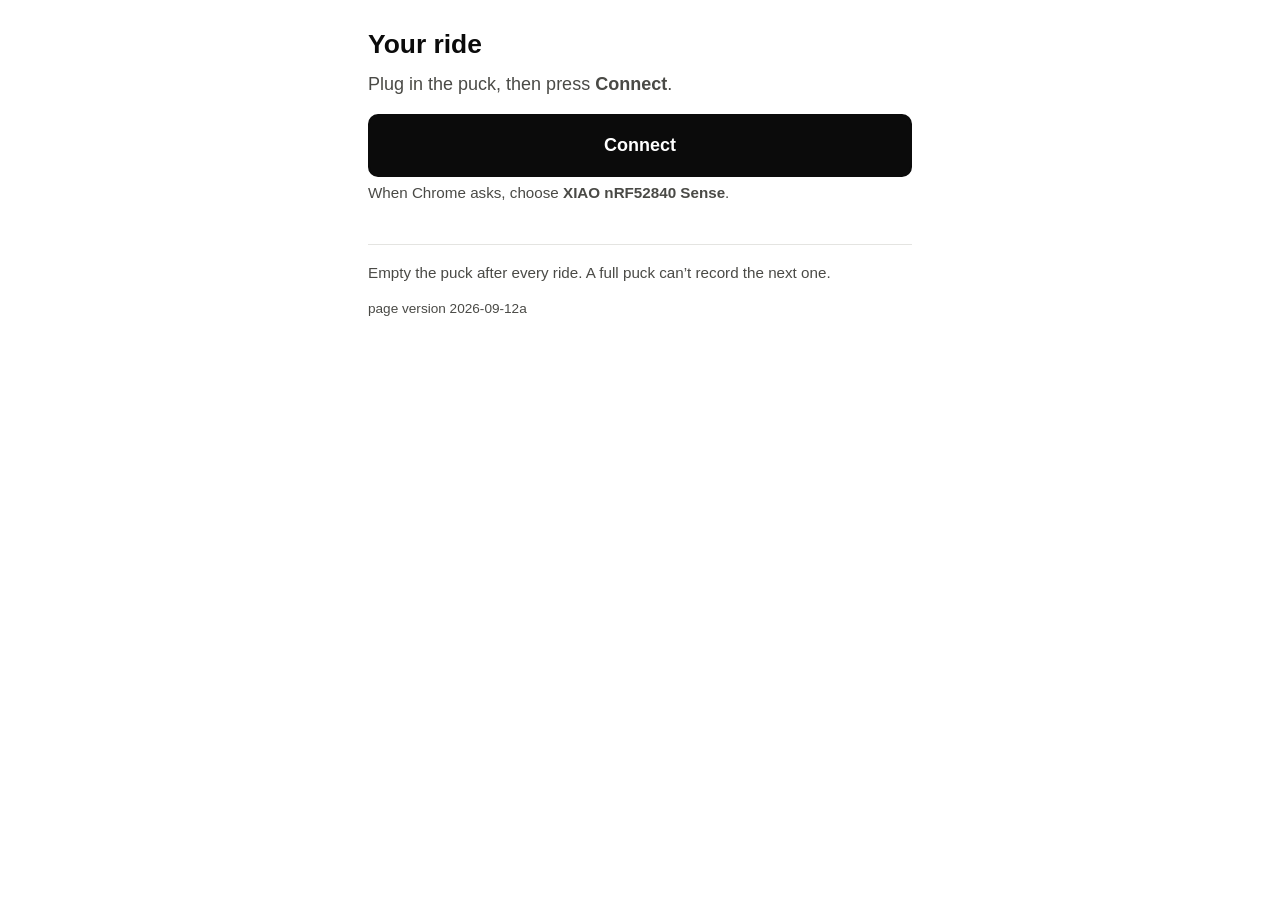
==== commit dfd349fa: "Rider copy rewrite: the spec, committed before implementation The owner read the live page top to bo" ====
--- a/web/sync/index.html
+++ b/web/sync/index.html
@@ -3,42 +3,45 @@
 <head>
 <meta charset="utf-8">
 <meta name="viewport" content="width=device-width, initial-scale=1, viewport-fit=cover">
-<title>Send your ride — JumpHeight</title>
+<title>Your ride — JumpHeight</title>
 <!--
   The rider's page. He has an older Intel MacBook and a phone — no repo, no
   toolchain, no bench (CONTRACT.md §0; DECISIONS #42, corrected 2026-09-07).
-  Everything on screen is written for him: no MTU, no base64, no "NUS", no
-  byte counts unless a byte count is the actual news.
+  Everything on screen is written for him.
+
+  THE COPY (2026-09-12, CONTRACT.md "Copy, 2026-09-12"): one task per screen,
+  one sentence of status, buttons are verbs, titles are nouns. Say what is
+  happening and what to do next; never explain the mechanism. No numbers he
+  cannot act on — no bytes, no KB/s, no seconds-taken, no build hashes, no
+  "check number". Diagnostics are for Josh and stay in manifest.json and
+  device.log; the screen carries at most one muted line saying so.
 
   He uses ONE configuration — that Mac, Chrome, the USB cable — so the page
   shows ONE way in (sync.js init): the cable wherever there is a serial port,
   Bluetooth only where there isn't one. Both paths stay wired.
 
   THE RULE THIS MARKUP IS ARRANGED AROUND (2026-09-11b). At any moment there
-  is exactly ONE button on screen — with one stated exception below. A button
-  is either the thing to do, or it is not there — nothing here is ever
-  visible-and-greyed. There are no step numbers, because the rider no longer
-  performs the steps: he presses Connect, and the page pulls the ride, packs
-  it and has the zip ready. The presses that remain are the ones a browser or
-  a rider must make: Save, and the destructive one.
+  is exactly ONE black button on screen — with two stated exceptions below.
+  A button is either the thing to do, or it is not there — nothing here is
+  ever visible-and-greyed. He presses Connect, and the page pulls the ride,
+  packs it and has the zip ready. The presses that remain are the ones a
+  browser or a rider must make: Save, and the destructive one.
 
   THREE clicks on a Mac (2026-09-11c): Connect -> Save -> Empty the puck.
   navigator.serial.requestPort() needs a user gesture; emptying the puck must
   never fire by itself; and the save is a press because downloadBlob() returns
-  true whether or not Chrome wrote anything, so a gesture-free save that
-  Chrome quietly declined would leave this page reading "Saved to your
-  Downloads" over a ride that never left the machine, with the erase button
-  live (sync.js autoChain, doSend).
-
-  THE ONE EXCEPTION to the one-button rule: a copy that ARRIVED but did not
-  check out. Two different things are then worth doing — save the evidence for
-  Josh, and try the copy again — so "Try again" and "Send" are both on screen.
-
-  MECHANICALLY: sync.js setEnabled() still computes every `.disabled` exactly
-  as it did — every gate (verified, delivered, the stats anchor, ALLOW_CLEAR)
+  true whether or not Chrome wrote anything (sync.js autoChain, doSend).
+
+  THE TWO EXCEPTIONS: a copy that ARRIVED but did not check out shows "Try
+  again" and "Save" together (save the evidence for Josh, or try the copy
+  again); and an emptied puck on old software shows "Save a copy again" beside
+  "Update the puck". Since 2026-09-12 every re-save is link-styled, not black.
+
+  MECHANICALLY: sync.js setEnabled() computes every `.disabled` exactly as it
+  always has — every gate (verified, delivered, the stats anchor, ALLOW_CLEAR)
   is untouched — and setVisible() is a presentation layer that only ever HIDES
   what was already computed. The verification behaviour of this page did not
-  move.
+  move with the copy.
 
   Static files only — no build step, no CDN, no framework (CONTRACT.md §3). The
   markup is the whole skeleton; sync.js only ever fills in text nodes, never
@@ -54,102 +57,72 @@
 <body>
 <main class="wrap">
 
-  <h1>Send your ride</h1>
-
-  <!-- SCREEN A. Worded for the Mac, which is the only shape Nick will ever
-       see; sync.js init() rewrites it for the phone/Bluetooth shape, where
-       "your Mac" and "plugged in" are both wrong. It goes away the moment the
-       link is up — there is nothing left to connect. -->
-  <p class="lede" id="lede">Plug the puck into your Mac with its charging
-     cable, then press <b>Connect</b>. Everything after that happens on its
-     own.</p>
-
-  <!-- Starts EMPTY and hidden. It used to say "Not connected yet." — a box
-       whose only content is the absence of news, which is how a rider learns
-       to stop reading the status box. The element itself stays in the DOM: it
-       is a CONTRACT.md §3.3 test seam hook. -->
+  <h1>Your ride</h1>
+
+  <!-- SCREEN 1. Worded for the Mac, which is the only shape Nick will ever
+       see; sync.js init() rewrites it for the phone/Bluetooth shape. It goes
+       away the moment the link is up — there is nothing left to connect. -->
+  <p class="lede" id="lede">Plug in the puck, then press <b>Connect</b>.</p>
+
+  <!-- Starts EMPTY and hidden: no status box before anything happens. The
+       element stays in the DOM as a CONTRACT.md §3.3 test seam hook. -->
   <p class="status" id="status" data-testid="status" role="status" aria-live="polite" hidden></p>
 
   <!-- ONE way in per device. Both links stay wired, but only one is ever on
        screen: where the browser has a serial port (Chrome on his Mac) the
        cable is the only thing offered, and Bluetooth is hidden entirely.
-       Chrome on a Mac reports BOTH transports, so the old "hide whichever
-       this browser cannot make" rule showed two competing black Connect
-       buttons and two hints — the confusion the owner read on 2026-09-09.
-       Bluetooth appears only where there is no serial port at all: a phone.
-       sync.js init() is where that choice is made. -->
+       sync.js init() is where that choice is made. Both buttons read
+       "Connect" (2026-09-12); the hint under each says what to choose. -->
   <button class="btn btn-primary" id="btn-connect-usb" data-testid="btn-connect-usb" type="button" hidden>Connect</button>
   <!-- The picker string is MEASURED off the real board (2026-09-09, ioreg:
        USB Product Name "XIAO nRF52840 Sense", Vendor "Seeed"), not guessed.
-       It never says "JumpHeight" — that is the BLE advertised name and has
-       nothing to do with the USB descriptor; offering it as a thing to look
-       for sent the rider hunting for a string that cannot appear. Under the
-       button, because it describes what happens after the press. -->
-  <p class="hint" id="usb-hint" hidden>Chrome will ask which device — pick
-     <b>XIAO nRF52840 Sense</b>.</p>
-
-  <button class="btn btn-primary" id="btn-connect" data-testid="btn-connect" type="button" hidden>Connect over Bluetooth</button>
-  <p class="hint" id="ble-hint" hidden>Pick the one whose name starts with
-     <b>JumpHeight</b>.</p>
-  <!-- No number on the cable path: the cable has never been timed on real
-       hardware (docs/STATUS.md, "Still unmeasured: a real port"), and the
-       20–30 minutes below is a BLUETOOTH estimate nobody has timed either. So
-       it travels with the Bluetooth path and nowhere else, and it belongs on
-       the first screen — it is a reason to sit down before starting. -->
-  <p class="hint" id="ble-time-hint" hidden>Over Bluetooth, a puck that has
-     been filling up over several rides can take <b>20–30 minutes</b> (an
-     estimate — nobody has timed a real one yet). Keep the phone next to the
-     puck with the screen on while it runs.</p>
-
-  <!-- SCREEN B. One caption line, not a table: "Ride data waiting" (a byte
-       count) and "Puck software" (a version and a build hash) were
-       diagnostics rather than news and were cut 2026-09-09; the four-row
-       facts table that carried the rest was cut 2026-09-11b for the same
-       reason. The three ids below are CONTRACT.md §3.3 hooks and survive as
-       spans — renderFacts() needed no logic change, only a different
-       container. The one CONDITION they carry is the unmounted store, and
-       that still reaches him twice: "unknown — not saving" here, and NO REC
-       in his own words in the status line. -->
-  <p class="facts" id="facts" hidden><span id="puck-name" data-testid="puck-name">–</span><span class="sep"> · </span><span id="battery" data-testid="battery">–</span><span class="sep"> · </span><span id="stored-jumps">–</span></p>
+       It never says "JumpHeight" — that is the BLE advertised name and cannot
+       appear in a USB port picker. -->
+  <p class="hint" id="usb-hint" hidden>When Chrome asks, choose <b>XIAO nRF52840 Sense</b>.</p>
+
+  <button class="btn btn-primary" id="btn-connect" data-testid="btn-connect" type="button" hidden>Connect</button>
+  <p class="hint" id="ble-hint" hidden>Choose the one that starts with <b>JumpHeight</b>.</p>
+  <!-- The Bluetooth time figure that used to sit here ("20–30 minutes (an
+       estimate — nobody has timed a real one yet)", #ble-time-hint) was cut
+       2026-09-12 with the hedge: the copying screen's hint carries "up to
+       half an hour" on the Bluetooth path (sync.js doPull). -->
+
+  <!-- SCREEN 2. One caption line: "JumpHeight-E2C4 · 86% battery". The jump
+       count that used to be the third item moved into the status line
+       ("Copying your ride · 3 jumps"), 2026-09-12; the two ids that remain
+       are CONTRACT.md §3.3 hooks. -->
+  <p class="facts" id="facts" hidden><span id="puck-name" data-testid="puck-name">–</span><span class="sep"> · </span><span id="battery" data-testid="battery">–</span></p>
 
   <div class="progress" id="progress" data-testid="progress" hidden>
     <div class="bar-row">
       <div class="bar"><div class="bar-fill" id="bar-fill"></div></div>
       <span class="bar-pct" id="bar-pct"></span>
     </div>
-    <!-- The elapsed clock in here is load-bearing, not decoration: a
-         percentage can sit still for a minute on a slow link and look dead,
-         and a ticking clock cannot look dead without being obviously dead.
-         Measured in-session (updateProgress), never estimated. -->
-    <p class="progress-text" id="progress-text">Starting…</p>
+    <!-- The bar and the elapsed clock, nothing else (no KB/s, no byte counts,
+         2026-09-12). The clock is load-bearing: a percentage can sit still for
+         a minute on a slow link and look dead, and a ticking clock cannot look
+         dead without being obviously dead. Measured in-session
+         (updateProgress), never estimated. -->
+    <p class="progress-text" id="progress-text">0 s</p>
     <!-- Rewritten per transport by doPull(): over the cable there is no phone
-         in the loop at all, and "keep the phone next to the puck" sent him
-         looking for a link that does not exist. -->
-    <p class="hint" id="pull-hint">Leave the puck plugged in. You don’t have to
-       do anything while this runs — when it’s finished the page will ask you
-       to save the ride.</p>
+         in the loop at all. -->
+    <p class="hint" id="pull-hint">Keep the puck plugged in. This takes a few minutes.</p>
     <!-- Shown only when the browser refused the Screen Wake Lock: on those
          browsers the screen sleeps, the link goes quiet and the pull dies on
-         its 30 s timer, so "leave the phone alone" would be advice the page
-         knows is wrong (sync.js afterConnect). -->
-    <p class="warn" id="wake-hint" hidden>This browser won’t keep your screen
-       awake — turn your screen timeout up, or tap the screen every so often
-       while it copies.</p>
+         its inactivity timer (sync.js afterConnect). -->
+    <p class="warn" id="wake-hint" hidden>Keep the screen on while this copies.</p>
     <!-- The two-central BLE problem (docs/watch.md), so Bluetooth only: a
-         watch cannot slow a cable. updateProgress() already gates this on
-         !isUsb(), which is the only place it is ever unhidden. -->
-    <p class="warn" id="slow-hint" hidden>This is slow — is your watch in an
-       activity right now? End it and try again.</p>
+         watch cannot slow a cable. updateProgress() gates this on !isUsb(). -->
+    <p class="warn" id="slow-hint" hidden>Is your watch running an activity? End it and try again.</p>
   </div>
 
-  <!-- THE NOTE LIVES HERE, on the screen where he is doing nothing for
-       minutes, and it stays editable afterwards. It is never between him and
-       finishing: buildBundle() reads this box live through notesText(), so
-       whatever is in it at the moment the copy ends is what ships. -->
+  <!-- THE NOTES CARD LIVES HERE, on the screen where he is doing nothing for
+       minutes, and it stays editable afterwards. buildBundle() reads this box
+       live through notesText(), so whatever is in it at the moment the copy
+       ends is what ships. -->
   <section class="notes" id="note-block" hidden>
-    <p class="hint" id="note-label">Anything worth mentioning?
-       <span class="muted">Optional — you’ve got a few minutes.</span></p>
-    <textarea id="note" data-testid="note" rows="3" placeholder="e.g. 15-20 knots SW, gusting 26, attempted pump foil runs"></textarea>
+    <p class="chips-label" id="note-label">Notes</p>
+    <textarea id="note" data-testid="note" rows="3" placeholder="Wind, conditions, anything worth remembering"></textarea>
 
     <p class="chips-label" id="sea-label">Sea</p>
     <div class="chips" id="chips-sea" role="group" aria-labelledby="sea-label"></div>
@@ -157,46 +130,39 @@
     <div class="chips" id="chips-wind" role="group" aria-labelledby="wind-label"></div>
   </section>
 
-  <!-- The receipt, and it must come BEFORE the erase: the Empty button's
-       own sentence tells him to look for the saved file, so the line that
-       names it cannot be underneath the button. On a failure screen this is
-       where the reasons land, above the Try again button for the same
-       reason — say what happened, then offer the one thing to do. -->
+  <!-- The receipt, and it must come BEFORE the erase: the line that names the
+       saved file has to be above the button that tells him to look for it.
+       On a failure screen this is the one-line panel plus, at most, the muted
+       "Details for Josh are saved in the file." -->
   <div class="result" id="result" data-testid="result"></div>
 
   <!-- The retry. This is the same #btn-pull the page has always had, with the
        same gate on it (setEnabled) — it is simply only ON SCREEN where trying
        again is the thing to do: a copy that stopped part-way, or one that
-       arrived and did not check out. Its label is "Try again" because by then
-       "Copy the ride" would be describing something the page already did. -->
+       arrived and did not check out. -->
   <button class="btn btn-primary" id="btn-pull" data-testid="btn-pull" type="button" disabled hidden>Try again</button>
 
-  <!-- Save/Send. THE THIRD PRESS, and on a Mac it is the normal one: the
-       chain builds the bundle and stops there, because downloadBlob() cannot
-       tell the page whether Chrome actually wrote the file (2026-09-11c). It
-       also covers a phone (navigator.share() requires transient activation),
-       a note typed AFTER the save already fired, and a re-save once the puck
-       has been emptied and this machine holds the only copy. sync.js
-       setVisible() writes the label for the case. -->
-  <button class="btn btn-primary" id="btn-send" data-testid="btn-send" type="button" disabled hidden>Send</button>
+  <!-- Save. THE THIRD PRESS, and on a Mac it is the normal one: the chain
+       builds the bundle and stops there, because downloadBlob() cannot tell
+       the page whether Chrome actually wrote the file (2026-09-11c). It also
+       covers a phone (navigator.share() requires transient activation), a
+       note typed AFTER the save already fired, and a re-save once the puck
+       has been emptied. sync.js setVisible() writes the label and, for a
+       re-save, swaps the black button for a link-styled one. -->
+  <button class="btn btn-primary" id="btn-send" data-testid="btn-send" type="button" disabled hidden>Save</button>
   <p class="hint" id="send-hint" hidden>If you end up with two files in your
      Downloads, send the newer one.</p>
 
-  <!-- The destructive press, and the only other one on this page. The gate
-       underneath it is unchanged (verified AND delivered, CONTRACT.md §3 step
-       4; ALLOW_CLEAR lifts delivered for Josh) — this section is simply not
-       in the markup's flow until that gate opens, so there is no heading to
-       read and no greyed button to wonder about.
-
-       #clear-hint's sentence NAMES THE SAVED FILE, written by setVisible().
-       That is deliberate: downloadBlob() returns true unconditionally, so
-       `delivered` means "handed to the browser's downloader", not "a file
-       exists". Making him look for the filename before he erases anything
-       puts a human confirmation at the one point where being wrong is
-       expensive. -->
+  <!-- The destructive press. The gate underneath it is unchanged (verified AND
+       delivered, CONTRACT.md §3 step 4; ALLOW_CLEAR lifts delivered for Josh)
+       — this section is simply not in the markup's flow until that gate
+       opens. The muted line sends him to LOOK for the file the result line
+       above names before he erases anything: downloadBlob() returns true
+       unconditionally, so `delivered` means "handed to the browser's
+       downloader", not "a file exists". -->
   <section class="step" id="step-clear" hidden>
-    <p class="hint" id="clear-hint">One last thing — this is the bit that
-       protects your next ride.</p>
+    <p id="clear-hint">Empty the puck so it’s ready for next time.</p>
+    <p class="hint" id="clear-note">Make sure the file is in Downloads first.</p>
     <button class="btn btn-danger" id="btn-clear" data-testid="btn-clear" type="button" hidden>Empty the puck</button>
   </section>
 
@@ -208,41 +174,31 @@
           the app; whether the trace region survives one has never been
           measured, and the page must not find out at the rider's expense. So
           the section is not in the flow at all until the puck holds nothing
-          unsaved — the ride sent AND the puck emptied (S.cleared), or a puck
-          that was already empty when he connected (sync.js
-          puckHoldsNothingUnsaved). An unsent ride on the puck hides the whole
-          thing: no heading, no button, nothing to wonder about.
+          unsaved (sync.js puckHoldsNothingUnsaved).
        2. IT IS NEVER OFFERED WHEN IT IS NOT NEEDED. The puck's build comes
-          off INFO's src= (sync.js classify -> S.infoKV) and the shipped one
-          off ../firmware/latest.json. Equal means #update-note says so and
-          there is no button.
-       3. CABLE ONLY. Chrome has no browser DFU over Bluetooth (Nordic legacy
-          DFU is on the Web Bluetooth blocklist), and the flash IS a file
-          dragged onto a USB drive — there is nothing for a phone to do here.
-
-       THE SECOND STATED EXCEPTION to the one-button rule (the first is a copy
-       that arrived and did not check out). On the emptied-puck screen "Save
-       the ride again" may still be standing, and "Update the puck" joins it.
-       They are never the same press and never about the same thing — one is
-       the RIDE, one is the PUCK — and the alternative was hiding a re-save
-       that is by then the rider's only remaining copy. WHILE a flash is
-       actually in flight every other button leaves the screen (sync.js
-       setVisible, `flashing`): between the press and the outcome there is
-       exactly one thing to do and it is a drag. They come back the moment the
-       update has an answer, for the same reason they were there before it. -->
+          off INFO's src= and the shipped one off ../firmware/latest.json.
+          Equal means the muted "Software is up to date." and no button.
+       3. CABLE ONLY. Chrome has no browser DFU over Bluetooth, and the flash
+          IS a file dragged onto a USB drive.
+
+       The card (2026-09-12): a title, a body, the button. WHILE a flash is in
+       flight every other button leaves the screen (sync.js setVisible,
+       `flashing`): between the press and the outcome there is exactly one
+       thing to do and it is a drag. -->
   <section class="step" id="step-update" hidden>
+    <p class="card-title" id="update-title" hidden>Software update available</p>
     <p class="hint" id="update-note" hidden></p>
     <button class="btn btn-primary" id="btn-update" data-testid="btn-update" type="button" hidden>Update the puck</button>
     <div class="result" id="update-result" data-testid="update-result"></div>
   </section>
 
   <footer>
-    <!-- The reassurance that used to sit here — "Nothing here can lose the
-         ride — it stays on the puck either way" — was cut 2026-09-11: it is
-         contradicted by a measurement in this repo (sync.js:107-116; the
-         firmware's own auto-clear wiped 1 h 54 m of trace the moment the puck
-         was picked up to be synced). page_version stays, because it travels
-         into manifest.json and is how Josh knows which build made a bundle. -->
+    <!-- The one standing instruction, and it is backed by a measurement in
+         this repo (sync.js:105-119): a full puck's own auto-clear wiped
+         1 h 54 m of trace the moment it was picked up to be synced.
+         page_version stays, because it travels into manifest.json and is how
+         Josh knows which build made a bundle. -->
+    <p class="hint" id="footer-note">Empty the puck after every ride. A full puck can’t record the next one.</p>
     <p class="muted small" id="page-version"></p>
   </footer>
 
--- a/web/sync/sync.css
+++ b/web/sync/sync.css
@@ -92,6 +92,14 @@
 .btn:focus-visible { outline: 3px solid var(--focus); outline-offset: 3px; }
 .btn:disabled { opacity: .38; cursor: default; }
 .btn-danger { background: var(--danger); border-color: var(--danger); }
+/* The secondary press (2026-09-12): a re-save is link-styled, never a second
+   black button beside "Empty the puck" or "Update the puck". Still a full-width
+   44px+ target — wet hands. */
+.btn-link {
+  background: none; border-color: transparent; color: var(--text);
+  text-decoration: underline; text-underline-offset: .2em;
+  min-height: 44px; padding: .6rem 0; text-align: left;
+}
 
 /* One caption line, not a four-row table: puck · battery · jumps saved. */
 .facts { color: var(--muted); font-size: .95rem; margin: 0 0 .9rem; }
@@ -134,11 +142,16 @@
 }
 
 .result { margin: 1.5rem 0 0; }
-.result ul { margin: .4rem 0 0; padding-left: 1.2rem; }
+.result ul, .result ol { margin: .4rem 0 0; padding-left: 1.2rem; }
 .result li { margin: .2rem 0; }
 .result .head { font-weight: 600; }
 .result .head.is-ok { color: var(--ok); }
 .result .head.is-bad { color: var(--danger); }
+/* A plain paragraph in the panel (the update outcomes): normal weight, so a
+   four-clause instruction is not shouted in bold. */
+.result .body { margin: .4rem 0 0; }
+/* The update card's title (index.html #update-title). Titles are nouns. */
+.card-title { font-weight: 600; margin: 0 0 .3rem; }
 /* The iOS save link (sync.js saveLink): a link he has to press and HOLD, so it
    needs a big, unmissable target rather than inline-link sizing. */
 .result .save-link {
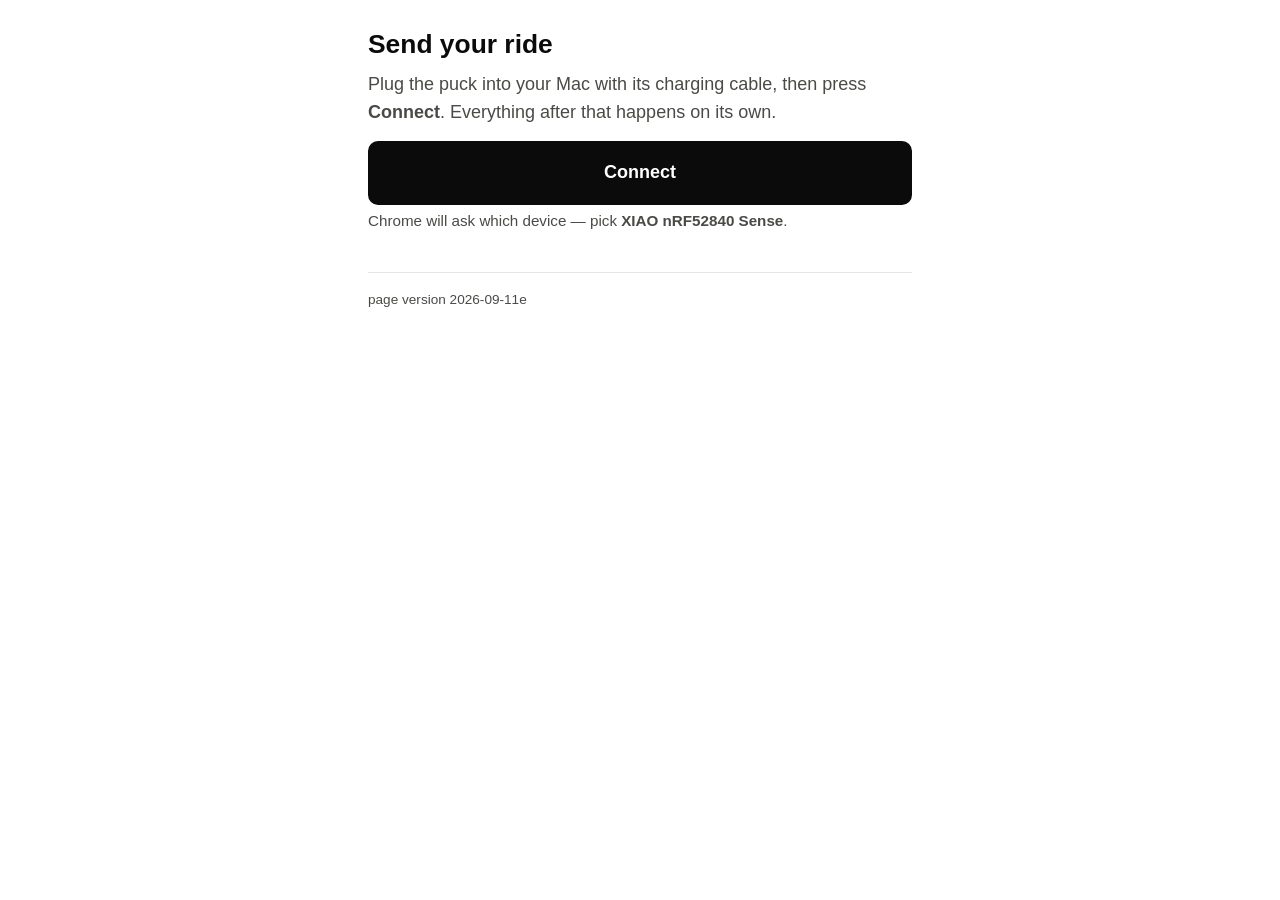
==== commit eca04ec6: "Revert the partial copy edits I committed by accident; keep the spec dfd349f was meant to commit onl" ====
--- a/web/sync/index.html
+++ b/web/sync/index.html
@@ -3,45 +3,42 @@
 <head>
 <meta charset="utf-8">
 <meta name="viewport" content="width=device-width, initial-scale=1, viewport-fit=cover">
-<title>Your ride — JumpHeight</title>
+<title>Send your ride — JumpHeight</title>
 <!--
   The rider's page. He has an older Intel MacBook and a phone — no repo, no
   toolchain, no bench (CONTRACT.md §0; DECISIONS #42, corrected 2026-09-07).
-  Everything on screen is written for him.
-
-  THE COPY (2026-09-12, CONTRACT.md "Copy, 2026-09-12"): one task per screen,
-  one sentence of status, buttons are verbs, titles are nouns. Say what is
-  happening and what to do next; never explain the mechanism. No numbers he
-  cannot act on — no bytes, no KB/s, no seconds-taken, no build hashes, no
-  "check number". Diagnostics are for Josh and stay in manifest.json and
-  device.log; the screen carries at most one muted line saying so.
+  Everything on screen is written for him: no MTU, no base64, no "NUS", no
+  byte counts unless a byte count is the actual news.
 
   He uses ONE configuration — that Mac, Chrome, the USB cable — so the page
   shows ONE way in (sync.js init): the cable wherever there is a serial port,
   Bluetooth only where there isn't one. Both paths stay wired.
 
   THE RULE THIS MARKUP IS ARRANGED AROUND (2026-09-11b). At any moment there
-  is exactly ONE black button on screen — with two stated exceptions below.
-  A button is either the thing to do, or it is not there — nothing here is
-  ever visible-and-greyed. He presses Connect, and the page pulls the ride,
-  packs it and has the zip ready. The presses that remain are the ones a
-  browser or a rider must make: Save, and the destructive one.
+  is exactly ONE button on screen — with one stated exception below. A button
+  is either the thing to do, or it is not there — nothing here is ever
+  visible-and-greyed. There are no step numbers, because the rider no longer
+  performs the steps: he presses Connect, and the page pulls the ride, packs
+  it and has the zip ready. The presses that remain are the ones a browser or
+  a rider must make: Save, and the destructive one.
 
   THREE clicks on a Mac (2026-09-11c): Connect -> Save -> Empty the puck.
   navigator.serial.requestPort() needs a user gesture; emptying the puck must
   never fire by itself; and the save is a press because downloadBlob() returns
-  true whether or not Chrome wrote anything (sync.js autoChain, doSend).
-
-  THE TWO EXCEPTIONS: a copy that ARRIVED but did not check out shows "Try
-  again" and "Save" together (save the evidence for Josh, or try the copy
-  again); and an emptied puck on old software shows "Save a copy again" beside
-  "Update the puck". Since 2026-09-12 every re-save is link-styled, not black.
-
-  MECHANICALLY: sync.js setEnabled() computes every `.disabled` exactly as it
-  always has — every gate (verified, delivered, the stats anchor, ALLOW_CLEAR)
+  true whether or not Chrome wrote anything, so a gesture-free save that
+  Chrome quietly declined would leave this page reading "Saved to your
+  Downloads" over a ride that never left the machine, with the erase button
+  live (sync.js autoChain, doSend).
+
+  THE ONE EXCEPTION to the one-button rule: a copy that ARRIVED but did not
+  check out. Two different things are then worth doing — save the evidence for
+  Josh, and try the copy again — so "Try again" and "Send" are both on screen.
+
+  MECHANICALLY: sync.js setEnabled() still computes every `.disabled` exactly
+  as it did — every gate (verified, delivered, the stats anchor, ALLOW_CLEAR)
   is untouched — and setVisible() is a presentation layer that only ever HIDES
   what was already computed. The verification behaviour of this page did not
-  move with the copy.
+  move.
 
   Static files only — no build step, no CDN, no framework (CONTRACT.md §3). The
   markup is the whole skeleton; sync.js only ever fills in text nodes, never
@@ -57,72 +54,102 @@
 <body>
 <main class="wrap">
 
-  <h1>Your ride</h1>
-
-  <!-- SCREEN 1. Worded for the Mac, which is the only shape Nick will ever
-       see; sync.js init() rewrites it for the phone/Bluetooth shape. It goes
-       away the moment the link is up — there is nothing left to connect. -->
-  <p class="lede" id="lede">Plug in the puck, then press <b>Connect</b>.</p>
-
-  <!-- Starts EMPTY and hidden: no status box before anything happens. The
-       element stays in the DOM as a CONTRACT.md §3.3 test seam hook. -->
+  <h1>Send your ride</h1>
+
+  <!-- SCREEN A. Worded for the Mac, which is the only shape Nick will ever
+       see; sync.js init() rewrites it for the phone/Bluetooth shape, where
+       "your Mac" and "plugged in" are both wrong. It goes away the moment the
+       link is up — there is nothing left to connect. -->
+  <p class="lede" id="lede">Plug the puck into your Mac with its charging
+     cable, then press <b>Connect</b>. Everything after that happens on its
+     own.</p>
+
+  <!-- Starts EMPTY and hidden. It used to say "Not connected yet." — a box
+       whose only content is the absence of news, which is how a rider learns
+       to stop reading the status box. The element itself stays in the DOM: it
+       is a CONTRACT.md §3.3 test seam hook. -->
   <p class="status" id="status" data-testid="status" role="status" aria-live="polite" hidden></p>
 
   <!-- ONE way in per device. Both links stay wired, but only one is ever on
        screen: where the browser has a serial port (Chrome on his Mac) the
        cable is the only thing offered, and Bluetooth is hidden entirely.
-       sync.js init() is where that choice is made. Both buttons read
-       "Connect" (2026-09-12); the hint under each says what to choose. -->
+       Chrome on a Mac reports BOTH transports, so the old "hide whichever
+       this browser cannot make" rule showed two competing black Connect
+       buttons and two hints — the confusion the owner read on 2026-09-09.
+       Bluetooth appears only where there is no serial port at all: a phone.
+       sync.js init() is where that choice is made. -->
   <button class="btn btn-primary" id="btn-connect-usb" data-testid="btn-connect-usb" type="button" hidden>Connect</button>
   <!-- The picker string is MEASURED off the real board (2026-09-09, ioreg:
        USB Product Name "XIAO nRF52840 Sense", Vendor "Seeed"), not guessed.
-       It never says "JumpHeight" — that is the BLE advertised name and cannot
-       appear in a USB port picker. -->
-  <p class="hint" id="usb-hint" hidden>When Chrome asks, choose <b>XIAO nRF52840 Sense</b>.</p>
-
-  <button class="btn btn-primary" id="btn-connect" data-testid="btn-connect" type="button" hidden>Connect</button>
-  <p class="hint" id="ble-hint" hidden>Choose the one that starts with <b>JumpHeight</b>.</p>
-  <!-- The Bluetooth time figure that used to sit here ("20–30 minutes (an
-       estimate — nobody has timed a real one yet)", #ble-time-hint) was cut
-       2026-09-12 with the hedge: the copying screen's hint carries "up to
-       half an hour" on the Bluetooth path (sync.js doPull). -->
-
-  <!-- SCREEN 2. One caption line: "JumpHeight-E2C4 · 86% battery". The jump
-       count that used to be the third item moved into the status line
-       ("Copying your ride · 3 jumps"), 2026-09-12; the two ids that remain
-       are CONTRACT.md §3.3 hooks. -->
-  <p class="facts" id="facts" hidden><span id="puck-name" data-testid="puck-name">–</span><span class="sep"> · </span><span id="battery" data-testid="battery">–</span></p>
+       It never says "JumpHeight" — that is the BLE advertised name and has
+       nothing to do with the USB descriptor; offering it as a thing to look
+       for sent the rider hunting for a string that cannot appear. Under the
+       button, because it describes what happens after the press. -->
+  <p class="hint" id="usb-hint" hidden>Chrome will ask which device — pick
+     <b>XIAO nRF52840 Sense</b>.</p>
+
+  <button class="btn btn-primary" id="btn-connect" data-testid="btn-connect" type="button" hidden>Connect over Bluetooth</button>
+  <p class="hint" id="ble-hint" hidden>Pick the one whose name starts with
+     <b>JumpHeight</b>.</p>
+  <!-- No number on the cable path: the cable has never been timed on real
+       hardware (docs/STATUS.md, "Still unmeasured: a real port"), and the
+       20–30 minutes below is a BLUETOOTH estimate nobody has timed either. So
+       it travels with the Bluetooth path and nowhere else, and it belongs on
+       the first screen — it is a reason to sit down before starting. -->
+  <p class="hint" id="ble-time-hint" hidden>Over Bluetooth, a puck that has
+     been filling up over several rides can take <b>20–30 minutes</b> (an
+     estimate — nobody has timed a real one yet). Keep the phone next to the
+     puck with the screen on while it runs.</p>
+
+  <!-- SCREEN B. One caption line, not a table: "Ride data waiting" (a byte
+       count) and "Puck software" (a version and a build hash) were
+       diagnostics rather than news and were cut 2026-09-09; the four-row
+       facts table that carried the rest was cut 2026-09-11b for the same
+       reason. The three ids below are CONTRACT.md §3.3 hooks and survive as
+       spans — renderFacts() needed no logic change, only a different
+       container. The one CONDITION they carry is the unmounted store, and
+       that still reaches him twice: "unknown — not saving" here, and NO REC
+       in his own words in the status line. -->
+  <p class="facts" id="facts" hidden><span id="puck-name" data-testid="puck-name">–</span><span class="sep"> · </span><span id="battery" data-testid="battery">–</span><span class="sep"> · </span><span id="stored-jumps">–</span></p>
 
   <div class="progress" id="progress" data-testid="progress" hidden>
     <div class="bar-row">
       <div class="bar"><div class="bar-fill" id="bar-fill"></div></div>
       <span class="bar-pct" id="bar-pct"></span>
     </div>
-    <!-- The bar and the elapsed clock, nothing else (no KB/s, no byte counts,
-         2026-09-12). The clock is load-bearing: a percentage can sit still for
-         a minute on a slow link and look dead, and a ticking clock cannot look
-         dead without being obviously dead. Measured in-session
-         (updateProgress), never estimated. -->
-    <p class="progress-text" id="progress-text">0 s</p>
+    <!-- The elapsed clock in here is load-bearing, not decoration: a
+         percentage can sit still for a minute on a slow link and look dead,
+         and a ticking clock cannot look dead without being obviously dead.
+         Measured in-session (updateProgress), never estimated. -->
+    <p class="progress-text" id="progress-text">Starting…</p>
     <!-- Rewritten per transport by doPull(): over the cable there is no phone
-         in the loop at all. -->
-    <p class="hint" id="pull-hint">Keep the puck plugged in. This takes a few minutes.</p>
+         in the loop at all, and "keep the phone next to the puck" sent him
+         looking for a link that does not exist. -->
+    <p class="hint" id="pull-hint">Leave the puck plugged in. You don’t have to
+       do anything while this runs — when it’s finished the page will ask you
+       to save the ride.</p>
     <!-- Shown only when the browser refused the Screen Wake Lock: on those
          browsers the screen sleeps, the link goes quiet and the pull dies on
-         its inactivity timer (sync.js afterConnect). -->
-    <p class="warn" id="wake-hint" hidden>Keep the screen on while this copies.</p>
+         its 30 s timer, so "leave the phone alone" would be advice the page
+         knows is wrong (sync.js afterConnect). -->
+    <p class="warn" id="wake-hint" hidden>This browser won’t keep your screen
+       awake — turn your screen timeout up, or tap the screen every so often
+       while it copies.</p>
     <!-- The two-central BLE problem (docs/watch.md), so Bluetooth only: a
-         watch cannot slow a cable. updateProgress() gates this on !isUsb(). -->
-    <p class="warn" id="slow-hint" hidden>Is your watch running an activity? End it and try again.</p>
+         watch cannot slow a cable. updateProgress() already gates this on
+         !isUsb(), which is the only place it is ever unhidden. -->
+    <p class="warn" id="slow-hint" hidden>This is slow — is your watch in an
+       activity right now? End it and try again.</p>
   </div>
 
-  <!-- THE NOTES CARD LIVES HERE, on the screen where he is doing nothing for
-       minutes, and it stays editable afterwards. buildBundle() reads this box
-       live through notesText(), so whatever is in it at the moment the copy
-       ends is what ships. -->
+  <!-- THE NOTE LIVES HERE, on the screen where he is doing nothing for
+       minutes, and it stays editable afterwards. It is never between him and
+       finishing: buildBundle() reads this box live through notesText(), so
+       whatever is in it at the moment the copy ends is what ships. -->
   <section class="notes" id="note-block" hidden>
-    <p class="chips-label" id="note-label">Notes</p>
-    <textarea id="note" data-testid="note" rows="3" placeholder="Wind, conditions, anything worth remembering"></textarea>
+    <p class="hint" id="note-label">Anything worth mentioning?
+       <span class="muted">Optional — you’ve got a few minutes.</span></p>
+    <textarea id="note" data-testid="note" rows="3" placeholder="e.g. 15-20 knots SW, gusting 26, attempted pump foil runs"></textarea>
 
     <p class="chips-label" id="sea-label">Sea</p>
     <div class="chips" id="chips-sea" role="group" aria-labelledby="sea-label"></div>
@@ -130,39 +157,46 @@
     <div class="chips" id="chips-wind" role="group" aria-labelledby="wind-label"></div>
   </section>
 
-  <!-- The receipt, and it must come BEFORE the erase: the line that names the
-       saved file has to be above the button that tells him to look for it.
-       On a failure screen this is the one-line panel plus, at most, the muted
-       "Details for Josh are saved in the file." -->
+  <!-- The receipt, and it must come BEFORE the erase: the Empty button's
+       own sentence tells him to look for the saved file, so the line that
+       names it cannot be underneath the button. On a failure screen this is
+       where the reasons land, above the Try again button for the same
+       reason — say what happened, then offer the one thing to do. -->
   <div class="result" id="result" data-testid="result"></div>
 
   <!-- The retry. This is the same #btn-pull the page has always had, with the
        same gate on it (setEnabled) — it is simply only ON SCREEN where trying
        again is the thing to do: a copy that stopped part-way, or one that
-       arrived and did not check out. -->
+       arrived and did not check out. Its label is "Try again" because by then
+       "Copy the ride" would be describing something the page already did. -->
   <button class="btn btn-primary" id="btn-pull" data-testid="btn-pull" type="button" disabled hidden>Try again</button>
 
-  <!-- Save. THE THIRD PRESS, and on a Mac it is the normal one: the chain
-       builds the bundle and stops there, because downloadBlob() cannot tell
-       the page whether Chrome actually wrote the file (2026-09-11c). It also
-       covers a phone (navigator.share() requires transient activation), a
-       note typed AFTER the save already fired, and a re-save once the puck
-       has been emptied. sync.js setVisible() writes the label and, for a
-       re-save, swaps the black button for a link-styled one. -->
-  <button class="btn btn-primary" id="btn-send" data-testid="btn-send" type="button" disabled hidden>Save</button>
+  <!-- Save/Send. THE THIRD PRESS, and on a Mac it is the normal one: the
+       chain builds the bundle and stops there, because downloadBlob() cannot
+       tell the page whether Chrome actually wrote the file (2026-09-11c). It
+       also covers a phone (navigator.share() requires transient activation),
+       a note typed AFTER the save already fired, and a re-save once the puck
+       has been emptied and this machine holds the only copy. sync.js
+       setVisible() writes the label for the case. -->
+  <button class="btn btn-primary" id="btn-send" data-testid="btn-send" type="button" disabled hidden>Send</button>
   <p class="hint" id="send-hint" hidden>If you end up with two files in your
      Downloads, send the newer one.</p>
 
-  <!-- The destructive press. The gate underneath it is unchanged (verified AND
-       delivered, CONTRACT.md §3 step 4; ALLOW_CLEAR lifts delivered for Josh)
-       — this section is simply not in the markup's flow until that gate
-       opens. The muted line sends him to LOOK for the file the result line
-       above names before he erases anything: downloadBlob() returns true
-       unconditionally, so `delivered` means "handed to the browser's
-       downloader", not "a file exists". -->
+  <!-- The destructive press, and the only other one on this page. The gate
+       underneath it is unchanged (verified AND delivered, CONTRACT.md §3 step
+       4; ALLOW_CLEAR lifts delivered for Josh) — this section is simply not
+       in the markup's flow until that gate opens, so there is no heading to
+       read and no greyed button to wonder about.
+
+       #clear-hint's sentence NAMES THE SAVED FILE, written by setVisible().
+       That is deliberate: downloadBlob() returns true unconditionally, so
+       `delivered` means "handed to the browser's downloader", not "a file
+       exists". Making him look for the filename before he erases anything
+       puts a human confirmation at the one point where being wrong is
+       expensive. -->
   <section class="step" id="step-clear" hidden>
-    <p id="clear-hint">Empty the puck so it’s ready for next time.</p>
-    <p class="hint" id="clear-note">Make sure the file is in Downloads first.</p>
+    <p class="hint" id="clear-hint">One last thing — this is the bit that
+       protects your next ride.</p>
     <button class="btn btn-danger" id="btn-clear" data-testid="btn-clear" type="button" hidden>Empty the puck</button>
   </section>
 
@@ -174,31 +208,41 @@
           the app; whether the trace region survives one has never been
           measured, and the page must not find out at the rider's expense. So
           the section is not in the flow at all until the puck holds nothing
-          unsaved (sync.js puckHoldsNothingUnsaved).
+          unsaved — the ride sent AND the puck emptied (S.cleared), or a puck
+          that was already empty when he connected (sync.js
+          puckHoldsNothingUnsaved). An unsent ride on the puck hides the whole
+          thing: no heading, no button, nothing to wonder about.
        2. IT IS NEVER OFFERED WHEN IT IS NOT NEEDED. The puck's build comes
-          off INFO's src= and the shipped one off ../firmware/latest.json.
-          Equal means the muted "Software is up to date." and no button.
-       3. CABLE ONLY. Chrome has no browser DFU over Bluetooth, and the flash
-          IS a file dragged onto a USB drive.
-
-       The card (2026-09-12): a title, a body, the button. WHILE a flash is in
-       flight every other button leaves the screen (sync.js setVisible,
-       `flashing`): between the press and the outcome there is exactly one
-       thing to do and it is a drag. -->
+          off INFO's src= (sync.js classify -> S.infoKV) and the shipped one
+          off ../firmware/latest.json. Equal means #update-note says so and
+          there is no button.
+       3. CABLE ONLY. Chrome has no browser DFU over Bluetooth (Nordic legacy
+          DFU is on the Web Bluetooth blocklist), and the flash IS a file
+          dragged onto a USB drive — there is nothing for a phone to do here.
+
+       THE SECOND STATED EXCEPTION to the one-button rule (the first is a copy
+       that arrived and did not check out). On the emptied-puck screen "Save
+       the ride again" may still be standing, and "Update the puck" joins it.
+       They are never the same press and never about the same thing — one is
+       the RIDE, one is the PUCK — and the alternative was hiding a re-save
+       that is by then the rider's only remaining copy. WHILE a flash is
+       actually in flight every other button leaves the screen (sync.js
+       setVisible, `flashing`): between the press and the outcome there is
+       exactly one thing to do and it is a drag. They come back the moment the
+       update has an answer, for the same reason they were there before it. -->
   <section class="step" id="step-update" hidden>
-    <p class="card-title" id="update-title" hidden>Software update available</p>
     <p class="hint" id="update-note" hidden></p>
     <button class="btn btn-primary" id="btn-update" data-testid="btn-update" type="button" hidden>Update the puck</button>
     <div class="result" id="update-result" data-testid="update-result"></div>
   </section>
 
   <footer>
-    <!-- The one standing instruction, and it is backed by a measurement in
-         this repo (sync.js:105-119): a full puck's own auto-clear wiped
-         1 h 54 m of trace the moment it was picked up to be synced.
-         page_version stays, because it travels into manifest.json and is how
-         Josh knows which build made a bundle. -->
-    <p class="hint" id="footer-note">Empty the puck after every ride. A full puck can’t record the next one.</p>
+    <!-- The reassurance that used to sit here — "Nothing here can lose the
+         ride — it stays on the puck either way" — was cut 2026-09-11: it is
+         contradicted by a measurement in this repo (sync.js:107-116; the
+         firmware's own auto-clear wiped 1 h 54 m of trace the moment the puck
+         was picked up to be synced). page_version stays, because it travels
+         into manifest.json and is how Josh knows which build made a bundle. -->
     <p class="muted small" id="page-version"></p>
   </footer>
 
--- a/web/sync/sync.css
+++ b/web/sync/sync.css
@@ -92,14 +92,6 @@
 .btn:focus-visible { outline: 3px solid var(--focus); outline-offset: 3px; }
 .btn:disabled { opacity: .38; cursor: default; }
 .btn-danger { background: var(--danger); border-color: var(--danger); }
-/* The secondary press (2026-09-12): a re-save is link-styled, never a second
-   black button beside "Empty the puck" or "Update the puck". Still a full-width
-   44px+ target — wet hands. */
-.btn-link {
-  background: none; border-color: transparent; color: var(--text);
-  text-decoration: underline; text-underline-offset: .2em;
-  min-height: 44px; padding: .6rem 0; text-align: left;
-}
 
 /* One caption line, not a four-row table: puck · battery · jumps saved. */
 .facts { color: var(--muted); font-size: .95rem; margin: 0 0 .9rem; }
@@ -142,16 +134,11 @@
 }
 
 .result { margin: 1.5rem 0 0; }
-.result ul, .result ol { margin: .4rem 0 0; padding-left: 1.2rem; }
+.result ul { margin: .4rem 0 0; padding-left: 1.2rem; }
 .result li { margin: .2rem 0; }
 .result .head { font-weight: 600; }
 .result .head.is-ok { color: var(--ok); }
 .result .head.is-bad { color: var(--danger); }
-/* A plain paragraph in the panel (the update outcomes): normal weight, so a
-   four-clause instruction is not shouted in bold. */
-.result .body { margin: .4rem 0 0; }
-/* The update card's title (index.html #update-title). Titles are nouns. */
-.card-title { font-weight: 600; margin: 0 0 .3rem; }
 /* The iOS save link (sync.js saveLink): a link he has to press and HOLD, so it
    needs a big, unmissable target rather than inline-link sizing. */
 .result .save-link {
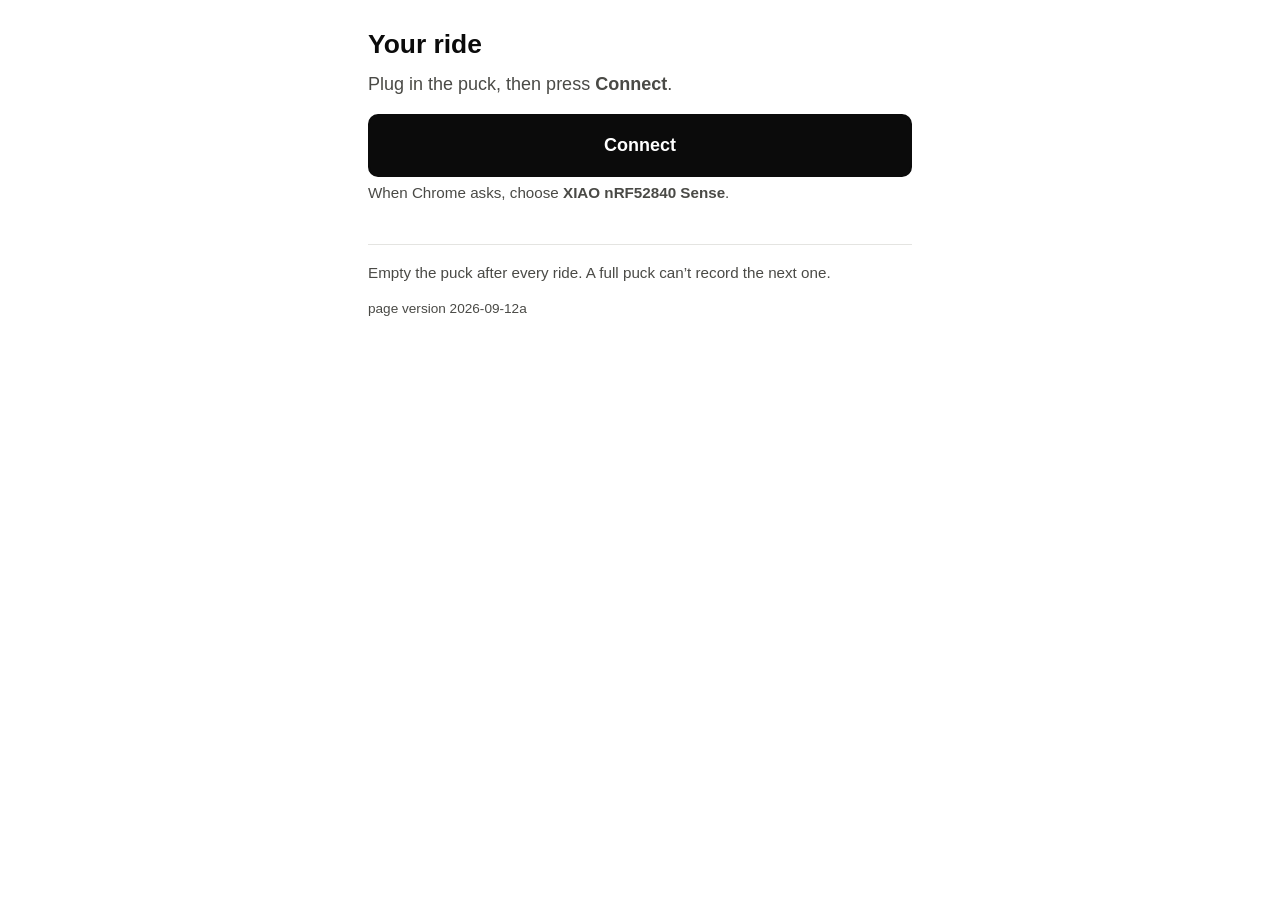
==== commit 41e62673: "The rider's page, rewritten for a human: one sentence, one button, no numbers The owner read the liv" ====
--- a/web/sync/index.html
+++ b/web/sync/index.html
@@ -3,42 +3,45 @@
 <head>
 <meta charset="utf-8">
 <meta name="viewport" content="width=device-width, initial-scale=1, viewport-fit=cover">
-<title>Send your ride — JumpHeight</title>
+<title>Your ride — JumpHeight</title>
 <!--
   The rider's page. He has an older Intel MacBook and a phone — no repo, no
   toolchain, no bench (CONTRACT.md §0; DECISIONS #42, corrected 2026-09-07).
-  Everything on screen is written for him: no MTU, no base64, no "NUS", no
-  byte counts unless a byte count is the actual news.
+  Everything on screen is written for him.
+
+  THE COPY (2026-09-12, CONTRACT.md "Copy, 2026-09-12"): one task per screen,
+  one sentence of status, buttons are verbs, titles are nouns. Say what is
+  happening and what to do next; never explain the mechanism. No numbers he
+  cannot act on — no bytes, no KB/s, no seconds-taken, no build hashes, no
+  "check number". Diagnostics are for Josh and stay in manifest.json and
+  device.log; the screen carries at most one muted line saying so.
 
   He uses ONE configuration — that Mac, Chrome, the USB cable — so the page
   shows ONE way in (sync.js init): the cable wherever there is a serial port,
   Bluetooth only where there isn't one. Both paths stay wired.
 
   THE RULE THIS MARKUP IS ARRANGED AROUND (2026-09-11b). At any moment there
-  is exactly ONE button on screen — with one stated exception below. A button
-  is either the thing to do, or it is not there — nothing here is ever
-  visible-and-greyed. There are no step numbers, because the rider no longer
-  performs the steps: he presses Connect, and the page pulls the ride, packs
-  it and has the zip ready. The presses that remain are the ones a browser or
-  a rider must make: Save, and the destructive one.
+  is exactly ONE black button on screen — with two stated exceptions below.
+  A button is either the thing to do, or it is not there — nothing here is
+  ever visible-and-greyed. He presses Connect, and the page pulls the ride,
+  packs it and has the zip ready. The presses that remain are the ones a
+  browser or a rider must make: Save, and the destructive one.
 
   THREE clicks on a Mac (2026-09-11c): Connect -> Save -> Empty the puck.
   navigator.serial.requestPort() needs a user gesture; emptying the puck must
   never fire by itself; and the save is a press because downloadBlob() returns
-  true whether or not Chrome wrote anything, so a gesture-free save that
-  Chrome quietly declined would leave this page reading "Saved to your
-  Downloads" over a ride that never left the machine, with the erase button
-  live (sync.js autoChain, doSend).
-
-  THE ONE EXCEPTION to the one-button rule: a copy that ARRIVED but did not
-  check out. Two different things are then worth doing — save the evidence for
-  Josh, and try the copy again — so "Try again" and "Send" are both on screen.
-
-  MECHANICALLY: sync.js setEnabled() still computes every `.disabled` exactly
-  as it did — every gate (verified, delivered, the stats anchor, ALLOW_CLEAR)
+  true whether or not Chrome wrote anything (sync.js autoChain, doSend).
+
+  THE TWO EXCEPTIONS: a copy that ARRIVED but did not check out shows "Try
+  again" and "Save" together (save the evidence for Josh, or try the copy
+  again); and an emptied puck on old software shows "Save a copy again" beside
+  "Update the puck". Since 2026-09-12 every re-save is link-styled, not black.
+
+  MECHANICALLY: sync.js setEnabled() computes every `.disabled` exactly as it
+  always has — every gate (verified, delivered, the stats anchor, ALLOW_CLEAR)
   is untouched — and setVisible() is a presentation layer that only ever HIDES
   what was already computed. The verification behaviour of this page did not
-  move.
+  move with the copy.
 
   Static files only — no build step, no CDN, no framework (CONTRACT.md §3). The
   markup is the whole skeleton; sync.js only ever fills in text nodes, never
@@ -54,102 +57,72 @@
 <body>
 <main class="wrap">
 
-  <h1>Send your ride</h1>
-
-  <!-- SCREEN A. Worded for the Mac, which is the only shape Nick will ever
-       see; sync.js init() rewrites it for the phone/Bluetooth shape, where
-       "your Mac" and "plugged in" are both wrong. It goes away the moment the
-       link is up — there is nothing left to connect. -->
-  <p class="lede" id="lede">Plug the puck into your Mac with its charging
-     cable, then press <b>Connect</b>. Everything after that happens on its
-     own.</p>
-
-  <!-- Starts EMPTY and hidden. It used to say "Not connected yet." — a box
-       whose only content is the absence of news, which is how a rider learns
-       to stop reading the status box. The element itself stays in the DOM: it
-       is a CONTRACT.md §3.3 test seam hook. -->
+  <h1>Your ride</h1>
+
+  <!-- SCREEN 1. Worded for the Mac, which is the only shape Nick will ever
+       see; sync.js init() rewrites it for the phone/Bluetooth shape. It goes
+       away the moment the link is up — there is nothing left to connect. -->
+  <p class="lede" id="lede">Plug in the puck, then press <b>Connect</b>.</p>
+
+  <!-- Starts EMPTY and hidden: no status box before anything happens. The
+       element stays in the DOM as a CONTRACT.md §3.3 test seam hook. -->
   <p class="status" id="status" data-testid="status" role="status" aria-live="polite" hidden></p>
 
   <!-- ONE way in per device. Both links stay wired, but only one is ever on
        screen: where the browser has a serial port (Chrome on his Mac) the
        cable is the only thing offered, and Bluetooth is hidden entirely.
-       Chrome on a Mac reports BOTH transports, so the old "hide whichever
-       this browser cannot make" rule showed two competing black Connect
-       buttons and two hints — the confusion the owner read on 2026-09-09.
-       Bluetooth appears only where there is no serial port at all: a phone.
-       sync.js init() is where that choice is made. -->
+       sync.js init() is where that choice is made. Both buttons read
+       "Connect" (2026-09-12); the hint under each says what to choose. -->
   <button class="btn btn-primary" id="btn-connect-usb" data-testid="btn-connect-usb" type="button" hidden>Connect</button>
   <!-- The picker string is MEASURED off the real board (2026-09-09, ioreg:
        USB Product Name "XIAO nRF52840 Sense", Vendor "Seeed"), not guessed.
-       It never says "JumpHeight" — that is the BLE advertised name and has
-       nothing to do with the USB descriptor; offering it as a thing to look
-       for sent the rider hunting for a string that cannot appear. Under the
-       button, because it describes what happens after the press. -->
-  <p class="hint" id="usb-hint" hidden>Chrome will ask which device — pick
-     <b>XIAO nRF52840 Sense</b>.</p>
-
-  <button class="btn btn-primary" id="btn-connect" data-testid="btn-connect" type="button" hidden>Connect over Bluetooth</button>
-  <p class="hint" id="ble-hint" hidden>Pick the one whose name starts with
-     <b>JumpHeight</b>.</p>
-  <!-- No number on the cable path: the cable has never been timed on real
-       hardware (docs/STATUS.md, "Still unmeasured: a real port"), and the
-       20–30 minutes below is a BLUETOOTH estimate nobody has timed either. So
-       it travels with the Bluetooth path and nowhere else, and it belongs on
-       the first screen — it is a reason to sit down before starting. -->
-  <p class="hint" id="ble-time-hint" hidden>Over Bluetooth, a puck that has
-     been filling up over several rides can take <b>20–30 minutes</b> (an
-     estimate — nobody has timed a real one yet). Keep the phone next to the
-     puck with the screen on while it runs.</p>
-
-  <!-- SCREEN B. One caption line, not a table: "Ride data waiting" (a byte
-       count) and "Puck software" (a version and a build hash) were
-       diagnostics rather than news and were cut 2026-09-09; the four-row
-       facts table that carried the rest was cut 2026-09-11b for the same
-       reason. The three ids below are CONTRACT.md §3.3 hooks and survive as
-       spans — renderFacts() needed no logic change, only a different
-       container. The one CONDITION they carry is the unmounted store, and
-       that still reaches him twice: "unknown — not saving" here, and NO REC
-       in his own words in the status line. -->
-  <p class="facts" id="facts" hidden><span id="puck-name" data-testid="puck-name">–</span><span class="sep"> · </span><span id="battery" data-testid="battery">–</span><span class="sep"> · </span><span id="stored-jumps">–</span></p>
+       It never says "JumpHeight" — that is the BLE advertised name and cannot
+       appear in a USB port picker. -->
+  <p class="hint" id="usb-hint" hidden>When Chrome asks, choose <b>XIAO nRF52840 Sense</b>.</p>
+
+  <button class="btn btn-primary" id="btn-connect" data-testid="btn-connect" type="button" hidden>Connect</button>
+  <p class="hint" id="ble-hint" hidden>Choose the one that starts with <b>JumpHeight</b>.</p>
+  <!-- The Bluetooth time figure that used to sit here ("20–30 minutes (an
+       estimate — nobody has timed a real one yet)", #ble-time-hint) was cut
+       2026-09-12 with the hedge: the copying screen's hint carries "up to
+       half an hour" on the Bluetooth path (sync.js doPull). -->
+
+  <!-- SCREEN 2. One caption line: "JumpHeight-E2C4 · 86% battery". The jump
+       count that used to be the third item moved into the status line
+       ("Copying your ride · 3 jumps"), 2026-09-12; the two ids that remain
+       are CONTRACT.md §3.3 hooks. -->
+  <p class="facts" id="facts" hidden><span id="puck-name" data-testid="puck-name">–</span><span class="sep"> · </span><span id="battery" data-testid="battery">–</span></p>
 
   <div class="progress" id="progress" data-testid="progress" hidden>
     <div class="bar-row">
       <div class="bar"><div class="bar-fill" id="bar-fill"></div></div>
       <span class="bar-pct" id="bar-pct"></span>
     </div>
-    <!-- The elapsed clock in here is load-bearing, not decoration: a
-         percentage can sit still for a minute on a slow link and look dead,
-         and a ticking clock cannot look dead without being obviously dead.
-         Measured in-session (updateProgress), never estimated. -->
-    <p class="progress-text" id="progress-text">Starting…</p>
+    <!-- The bar and the elapsed clock, nothing else (no KB/s, no byte counts,
+         2026-09-12). The clock is load-bearing: a percentage can sit still for
+         a minute on a slow link and look dead, and a ticking clock cannot look
+         dead without being obviously dead. Measured in-session
+         (updateProgress), never estimated. -->
+    <p class="progress-text" id="progress-text">0 s</p>
     <!-- Rewritten per transport by doPull(): over the cable there is no phone
-         in the loop at all, and "keep the phone next to the puck" sent him
-         looking for a link that does not exist. -->
-    <p class="hint" id="pull-hint">Leave the puck plugged in. You don’t have to
-       do anything while this runs — when it’s finished the page will ask you
-       to save the ride.</p>
+         in the loop at all. -->
+    <p class="hint" id="pull-hint">Keep the puck plugged in. This takes a few minutes.</p>
     <!-- Shown only when the browser refused the Screen Wake Lock: on those
          browsers the screen sleeps, the link goes quiet and the pull dies on
-         its 30 s timer, so "leave the phone alone" would be advice the page
-         knows is wrong (sync.js afterConnect). -->
-    <p class="warn" id="wake-hint" hidden>This browser won’t keep your screen
-       awake — turn your screen timeout up, or tap the screen every so often
-       while it copies.</p>
+         its inactivity timer (sync.js afterConnect). -->
+    <p class="warn" id="wake-hint" hidden>Keep the screen on while this copies.</p>
     <!-- The two-central BLE problem (docs/watch.md), so Bluetooth only: a
-         watch cannot slow a cable. updateProgress() already gates this on
-         !isUsb(), which is the only place it is ever unhidden. -->
-    <p class="warn" id="slow-hint" hidden>This is slow — is your watch in an
-       activity right now? End it and try again.</p>
+         watch cannot slow a cable. updateProgress() gates this on !isUsb(). -->
+    <p class="warn" id="slow-hint" hidden>Is your watch running an activity? End it and try again.</p>
   </div>
 
-  <!-- THE NOTE LIVES HERE, on the screen where he is doing nothing for
-       minutes, and it stays editable afterwards. It is never between him and
-       finishing: buildBundle() reads this box live through notesText(), so
-       whatever is in it at the moment the copy ends is what ships. -->
+  <!-- THE NOTES CARD LIVES HERE, on the screen where he is doing nothing for
+       minutes, and it stays editable afterwards. buildBundle() reads this box
+       live through notesText(), so whatever is in it at the moment the copy
+       ends is what ships. -->
   <section class="notes" id="note-block" hidden>
-    <p class="hint" id="note-label">Anything worth mentioning?
-       <span class="muted">Optional — you’ve got a few minutes.</span></p>
-    <textarea id="note" data-testid="note" rows="3" placeholder="e.g. 15-20 knots SW, gusting 26, attempted pump foil runs"></textarea>
+    <p class="chips-label" id="note-label">Notes</p>
+    <textarea id="note" data-testid="note" rows="3" placeholder="Wind, conditions, anything worth remembering"></textarea>
 
     <p class="chips-label" id="sea-label">Sea</p>
     <div class="chips" id="chips-sea" role="group" aria-labelledby="sea-label"></div>
@@ -157,46 +130,39 @@
     <div class="chips" id="chips-wind" role="group" aria-labelledby="wind-label"></div>
   </section>
 
-  <!-- The receipt, and it must come BEFORE the erase: the Empty button's
-       own sentence tells him to look for the saved file, so the line that
-       names it cannot be underneath the button. On a failure screen this is
-       where the reasons land, above the Try again button for the same
-       reason — say what happened, then offer the one thing to do. -->
+  <!-- The receipt, and it must come BEFORE the erase: the line that names the
+       saved file has to be above the button that tells him to look for it.
+       On a failure screen this is the one-line panel plus, at most, the muted
+       "Details for Josh are saved in the file." -->
   <div class="result" id="result" data-testid="result"></div>
 
   <!-- The retry. This is the same #btn-pull the page has always had, with the
        same gate on it (setEnabled) — it is simply only ON SCREEN where trying
        again is the thing to do: a copy that stopped part-way, or one that
-       arrived and did not check out. Its label is "Try again" because by then
-       "Copy the ride" would be describing something the page already did. -->
+       arrived and did not check out. -->
   <button class="btn btn-primary" id="btn-pull" data-testid="btn-pull" type="button" disabled hidden>Try again</button>
 
-  <!-- Save/Send. THE THIRD PRESS, and on a Mac it is the normal one: the
-       chain builds the bundle and stops there, because downloadBlob() cannot
-       tell the page whether Chrome actually wrote the file (2026-09-11c). It
-       also covers a phone (navigator.share() requires transient activation),
-       a note typed AFTER the save already fired, and a re-save once the puck
-       has been emptied and this machine holds the only copy. sync.js
-       setVisible() writes the label for the case. -->
-  <button class="btn btn-primary" id="btn-send" data-testid="btn-send" type="button" disabled hidden>Send</button>
+  <!-- Save. THE THIRD PRESS, and on a Mac it is the normal one: the chain
+       builds the bundle and stops there, because downloadBlob() cannot tell
+       the page whether Chrome actually wrote the file (2026-09-11c). It also
+       covers a phone (navigator.share() requires transient activation), a
+       note typed AFTER the save already fired, and a re-save once the puck
+       has been emptied. sync.js setVisible() writes the label and, for a
+       re-save, swaps the black button for a link-styled one. -->
+  <button class="btn btn-primary" id="btn-send" data-testid="btn-send" type="button" disabled hidden>Save</button>
   <p class="hint" id="send-hint" hidden>If you end up with two files in your
      Downloads, send the newer one.</p>
 
-  <!-- The destructive press, and the only other one on this page. The gate
-       underneath it is unchanged (verified AND delivered, CONTRACT.md §3 step
-       4; ALLOW_CLEAR lifts delivered for Josh) — this section is simply not
-       in the markup's flow until that gate opens, so there is no heading to
-       read and no greyed button to wonder about.
-
-       #clear-hint's sentence NAMES THE SAVED FILE, written by setVisible().
-       That is deliberate: downloadBlob() returns true unconditionally, so
-       `delivered` means "handed to the browser's downloader", not "a file
-       exists". Making him look for the filename before he erases anything
-       puts a human confirmation at the one point where being wrong is
-       expensive. -->
+  <!-- The destructive press. The gate underneath it is unchanged (verified AND
+       delivered, CONTRACT.md §3 step 4; ALLOW_CLEAR lifts delivered for Josh)
+       — this section is simply not in the markup's flow until that gate
+       opens. The muted line sends him to LOOK for the file the result line
+       above names before he erases anything: downloadBlob() returns true
+       unconditionally, so `delivered` means "handed to the browser's
+       downloader", not "a file exists". -->
   <section class="step" id="step-clear" hidden>
-    <p class="hint" id="clear-hint">One last thing — this is the bit that
-       protects your next ride.</p>
+    <p id="clear-hint">Empty the puck so it’s ready for next time.</p>
+    <p class="hint" id="clear-note">Make sure the file is in Downloads first.</p>
     <button class="btn btn-danger" id="btn-clear" data-testid="btn-clear" type="button" hidden>Empty the puck</button>
   </section>
 
@@ -208,41 +174,31 @@
           the app; whether the trace region survives one has never been
           measured, and the page must not find out at the rider's expense. So
           the section is not in the flow at all until the puck holds nothing
-          unsaved — the ride sent AND the puck emptied (S.cleared), or a puck
-          that was already empty when he connected (sync.js
-          puckHoldsNothingUnsaved). An unsent ride on the puck hides the whole
-          thing: no heading, no button, nothing to wonder about.
+          unsaved (sync.js puckHoldsNothingUnsaved).
        2. IT IS NEVER OFFERED WHEN IT IS NOT NEEDED. The puck's build comes
-          off INFO's src= (sync.js classify -> S.infoKV) and the shipped one
-          off ../firmware/latest.json. Equal means #update-note says so and
-          there is no button.
-       3. CABLE ONLY. Chrome has no browser DFU over Bluetooth (Nordic legacy
-          DFU is on the Web Bluetooth blocklist), and the flash IS a file
-          dragged onto a USB drive — there is nothing for a phone to do here.
-
-       THE SECOND STATED EXCEPTION to the one-button rule (the first is a copy
-       that arrived and did not check out). On the emptied-puck screen "Save
-       the ride again" may still be standing, and "Update the puck" joins it.
-       They are never the same press and never about the same thing — one is
-       the RIDE, one is the PUCK — and the alternative was hiding a re-save
-       that is by then the rider's only remaining copy. WHILE a flash is
-       actually in flight every other button leaves the screen (sync.js
-       setVisible, `flashing`): between the press and the outcome there is
-       exactly one thing to do and it is a drag. They come back the moment the
-       update has an answer, for the same reason they were there before it. -->
+          off INFO's src= and the shipped one off ../firmware/latest.json.
+          Equal means the muted "Software is up to date." and no button.
+       3. CABLE ONLY. Chrome has no browser DFU over Bluetooth, and the flash
+          IS a file dragged onto a USB drive.
+
+       The card (2026-09-12): a title, a body, the button. WHILE a flash is in
+       flight every other button leaves the screen (sync.js setVisible,
+       `flashing`): between the press and the outcome there is exactly one
+       thing to do and it is a drag. -->
   <section class="step" id="step-update" hidden>
+    <p class="card-title" id="update-title" hidden>Software update available</p>
     <p class="hint" id="update-note" hidden></p>
     <button class="btn btn-primary" id="btn-update" data-testid="btn-update" type="button" hidden>Update the puck</button>
     <div class="result" id="update-result" data-testid="update-result"></div>
   </section>
 
   <footer>
-    <!-- The reassurance that used to sit here — "Nothing here can lose the
-         ride — it stays on the puck either way" — was cut 2026-09-11: it is
-         contradicted by a measurement in this repo (sync.js:107-116; the
-         firmware's own auto-clear wiped 1 h 54 m of trace the moment the puck
-         was picked up to be synced). page_version stays, because it travels
-         into manifest.json and is how Josh knows which build made a bundle. -->
+    <!-- The one standing instruction, and it is backed by a measurement in
+         this repo (sync.js:105-119): a full puck's own auto-clear wiped
+         1 h 54 m of trace the moment it was picked up to be synced.
+         page_version stays, because it travels into manifest.json and is how
+         Josh knows which build made a bundle. -->
+    <p class="hint" id="footer-note">Empty the puck after every ride. A full puck can’t record the next one.</p>
     <p class="muted small" id="page-version"></p>
   </footer>
 
--- a/web/sync/sync.css
+++ b/web/sync/sync.css
@@ -92,6 +92,14 @@
 .btn:focus-visible { outline: 3px solid var(--focus); outline-offset: 3px; }
 .btn:disabled { opacity: .38; cursor: default; }
 .btn-danger { background: var(--danger); border-color: var(--danger); }
+/* The secondary press (2026-09-12): a re-save is link-styled, never a second
+   black button beside "Empty the puck" or "Update the puck". Still a full-width
+   44px+ target — wet hands. */
+.btn-link {
+  background: none; border-color: transparent; color: var(--text);
+  text-decoration: underline; text-underline-offset: .2em;
+  min-height: 44px; padding: .6rem 0; text-align: left;
+}
 
 /* One caption line, not a four-row table: puck · battery · jumps saved. */
 .facts { color: var(--muted); font-size: .95rem; margin: 0 0 .9rem; }
@@ -134,11 +142,16 @@
 }
 
 .result { margin: 1.5rem 0 0; }
-.result ul { margin: .4rem 0 0; padding-left: 1.2rem; }
+.result ul, .result ol { margin: .4rem 0 0; padding-left: 1.2rem; }
 .result li { margin: .2rem 0; }
 .result .head { font-weight: 600; }
 .result .head.is-ok { color: var(--ok); }
 .result .head.is-bad { color: var(--danger); }
+/* A plain paragraph in the panel (the update outcomes): normal weight, so a
+   four-clause instruction is not shouted in bold. */
+.result .body { margin: .4rem 0 0; }
+/* The update card's title (index.html #update-title). Titles are nouns. */
+.card-title { font-weight: 600; margin: 0 0 .3rem; }
 /* The iOS save link (sync.js saveLink): a link he has to press and HOLD, so it
    needs a big, unmissable target rather than inline-link sizing. */
 .result .save-link {
